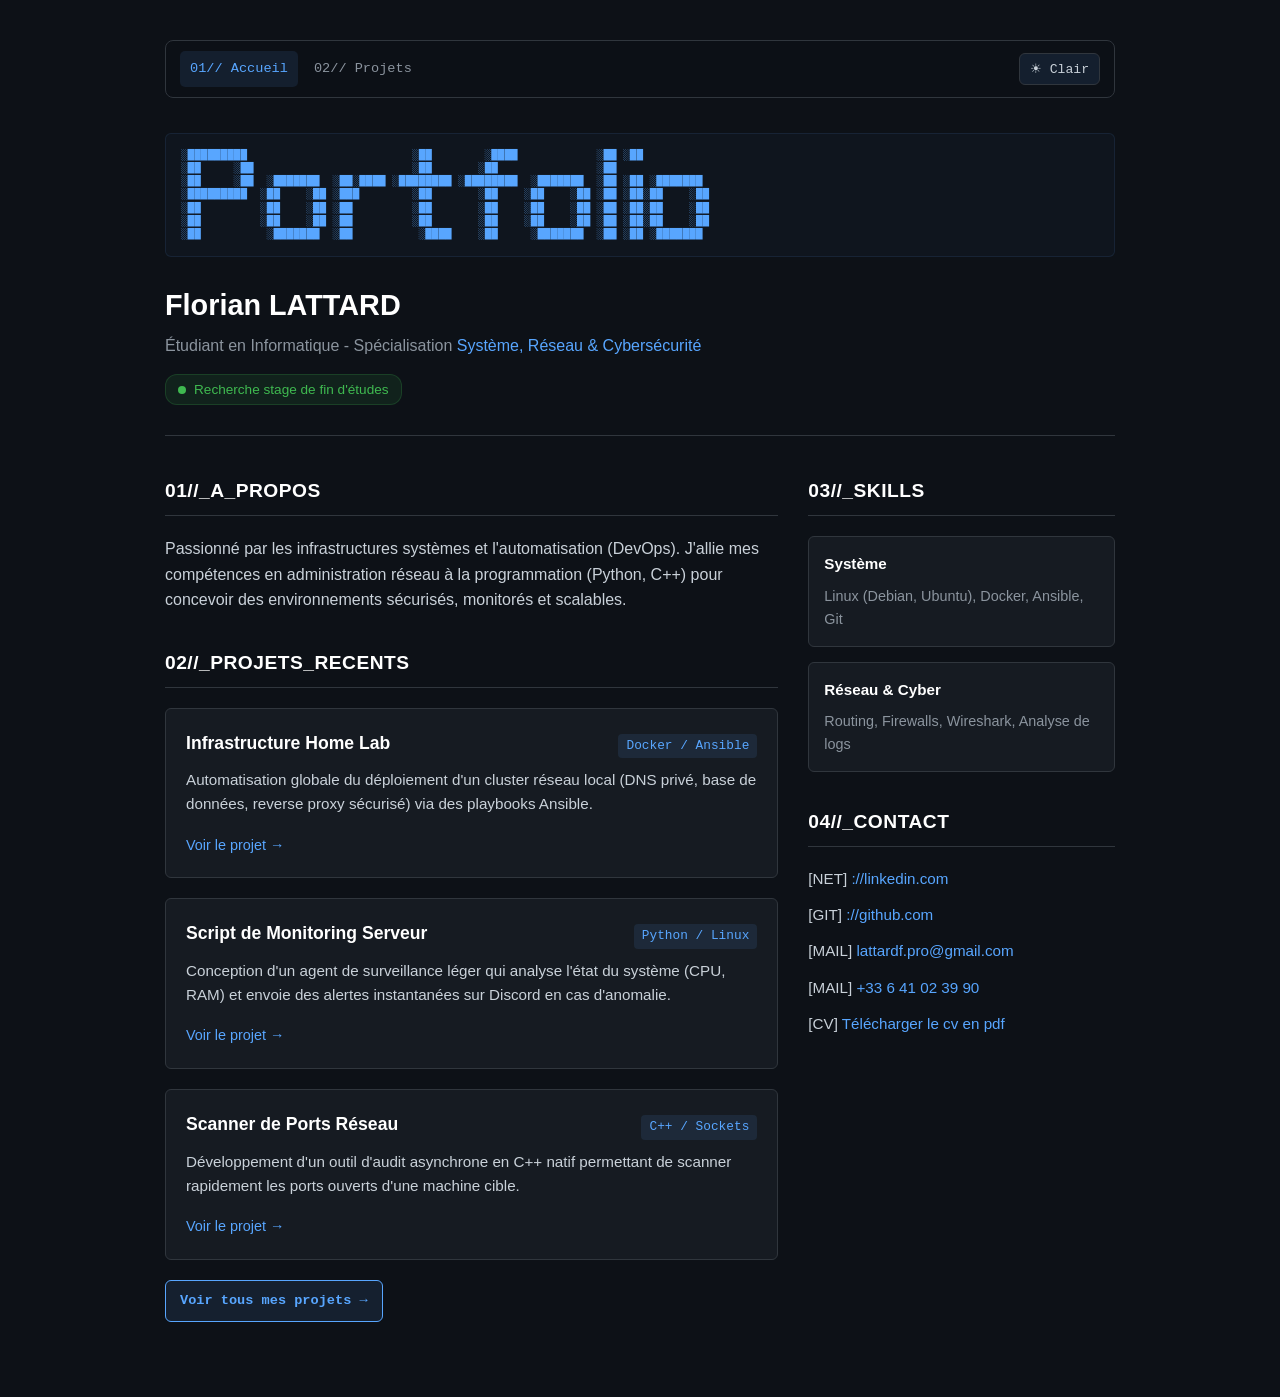
==== index.html @ f638055f "patch clair/sombre + ajout page projets" ====
<!DOCTYPE html>
<html lang="fr">
<head>
    <meta charset="UTF-8">
    <meta name="viewport" content="width=device-width, initial-scale=1.0">
    <title>Portfolio // Florian LATTARD</title>

    <!--
        Applique immédiatement le thème sauvegardé.
        Cela évite le flash du thème sombre avant le passage au thème clair.
    -->
    <script>
    const savedTheme = localStorage.getItem("portfolio-theme");

    if (savedTheme === "light") {
        document.documentElement.classList.add("light-theme");
    }
    </script>

    <style>
        :root {
            --bg-color: #0d1117;       /* Gris foncé doux (style GitHub) */
            --card-bg: #161b22;        /* Fond des cartes légèrement plus clair */
            --border-color: #30363d;   /* Bordures discrètes */
            --text-main: #c9d1d9;      /* Blanc cassé reposant */
            --text-muted: #8b949e;     /* Gris pour les textes secondaires */
            --accent-blue: #58a6ff;     /* Bleu doux pour les liens et titres */
            --accent-green: #3fb950;    /* Vert discret pour les badges */
            --font-sans: -apple-system, BlinkMacSystemFont, "Segoe UI", Helvetica, Arial, sans-serif;
            --font-mono: "SFMono-Regular", Consolas, "Liberation Mono", Menlo, monospace;
            --header-text: #ffffff;
            --nav-bg: rgba(13, 17, 23, 0.88);
            --button-bg: rgba(88, 166, 255, 0.10);
        }

        html.light-theme {
            --bg-color: #f6f8fa;
            --card-bg: #ffffff;
            --border-color: #d0d7de;
            --text-main: #24292f;
            --text-muted: #57606a;
            --accent-blue: #0969da;
            --accent-green: #1a7f37;
            --header-text: #1f2328;
            --nav-bg: rgba(246, 248, 250, 0.92);
            --button-bg: rgba(9, 105, 218, 0.08);
        }

        * {
            box-sizing: border-box;
            margin: 0;
            padding: 0;
        }

        body {
            background-color: var(--bg-color);
            color: var(--text-main);
            font-family: var(--font-sans);
            padding: 40px 20px;
            line-height: 1.6;
            transition: background-color 0.25s ease, color 0.25s ease;
        }

        html {
            scroll-behavior: smooth;
            scroll-padding-top: 90px;
        }

        /* Navigation */
        .navbar {
            position: sticky;
            top: 15px;
            z-index: 1000;
            display: flex;
            align-items: center;
            justify-content: space-between;
            gap: 20px;
            margin-bottom: 35px;
            padding: 10px 14px;
            background: var(--nav-bg);
            border: 1px solid var(--border-color);
            border-radius: 8px;
            backdrop-filter: blur(12px);
        }

        .nav-links {
            display: flex;
            align-items: center;
            gap: 6px;
            flex-wrap: wrap;
        }

        .nav-links a {
            color: var(--text-muted);
            text-decoration: none;
            font-family: var(--font-mono);
            font-size: 0.85rem;
            padding: 7px 10px;
            border-radius: 5px;
            transition: color 0.2s, background 0.2s;
        }

        .nav-links a:hover,
        .nav-links a.active {
            color: var(--accent-blue);
            background: var(--button-bg);
        }

        .theme-toggle {
            border: 1px solid var(--border-color);
            background: var(--button-bg);
            color: var(--text-main);
            border-radius: 6px;
            padding: 7px 10px;
            cursor: pointer;
            font-family: var(--font-mono);
            font-size: 0.82rem;
            white-space: nowrap;
        }

        .theme-toggle:hover {
            border-color: var(--accent-blue);
            color: var(--accent-blue);
        }

        .container {
            max-width: 950px;
            margin: 0 auto;
        }

        /* En-tête */
        header {
            padding-bottom: 30px;
            border-bottom: 1px solid var(--border-color);
            margin-bottom: 40px;
        }

        pre.ascii-art {
            color: var(--accent-blue);
            font-family: var(--font-mono);
            font-size: 11px;
            line-height: 1.2;
            font-weight: bold;
            overflow-x: auto;
            margin-bottom: 25px;
            background: rgba(88, 166, 255, 0.03);
            padding: 15px;
            border-radius: 6px;
            border: 1px solid rgba(88, 166, 255, 0.1);
        }

        h1 {
            font-size: 1.8rem;
            color: var(--header-text);
            margin-bottom: 5px;
        }

        .subtitle {
            color: var(--text-muted);
            font-size: 1rem;
        }

        .subtitle span {
            color: var(--accent-blue);
            font-weight: 500;
        }

        /* Badge Statut */
        .status-badge {
            display: inline-flex;
            align-items: center;
            gap: 8px;
            background-color: rgba(63, 185, 80, 0.1);
            color: var(--accent-green);
            padding: 4px 12px;
            border-radius: 12px;
            font-size: 0.85rem;
            font-weight: 500;
            margin-top: 15px;
            border: 1px solid rgba(63, 185, 80, 0.2);
        }

        .status-dot {
            width: 8px;
            height: 8px;
            background-color: var(--accent-green);
            border-radius: 50%;
        }

        /* Layout en Grille */
        .grid {
            display: grid;
            grid-template-columns: 2fr 1fr;
            gap: 30px;
        }

        @media (max-width: 768px) {
            .grid {
                grid-template-columns: 1fr;
            }
        }

        /* Sections */
        section {
            margin-bottom: 35px;
        }

        h2 {
            font-size: 1.2rem;
            color: var(--header-text);
            margin-bottom: 20px;
            padding-bottom: 8px;
            border-bottom: 1px solid var(--border-color);
            text-transform: uppercase;
            letter-spacing: 0.5px;
        }

        /* Cartes de projets */
        .project-card {
            background-color: var(--card-bg);
            border: 1px solid var(--border-color);
            border-radius: 6px;
            padding: 20px;
            margin-bottom: 20px;
            transition: transform 0.2s, border-color 0.2s;
        }

        .project-card:hover {
            border-color: #444c56;
            transform: translateY(-2px);
        }

        .project-header {
            display: flex;
            justify-content: space-between;
            align-items: baseline;
            margin-bottom: 10px;
            flex-wrap: wrap;
            gap: 10px;
        }

        .project-title {
            color: var(--header-text);
            font-size: 1.1rem;
            font-weight: 600;
        }

        .project-tech {
            font-family: var(--font-mono);
            font-size: 0.8rem;
            color: var(--accent-blue);
            background: rgba(88, 166, 255, 0.1);
            padding: 2px 8px;
            border-radius: 4px;
        }

        .project-desc {
            color: var(--text-main);
            font-size: 0.95rem;
            margin-bottom: 15px;
        }

        /* Liens / Boutons */
        .btn-link {
            display: inline-flex;
            align-items: center;
            color: var(--accent-blue);
            text-decoration: none;
            font-size: 0.9rem;
            font-weight: 500;
        }

        .btn-link:hover {
            text-decoration: underline;
        }

        .projects-actions {
            display: flex;
            justify-content: flex-start;
            margin-top: 5px;
        }

        .btn {
            display: inline-flex;
            align-items: center;
            justify-content: center;
            gap: 8px;
            color: var(--accent-blue);
            background: var(--button-bg);
            border: 1px solid var(--accent-blue);
            border-radius: 6px;
            padding: 9px 14px;
            text-decoration: none;
            font-family: var(--font-mono);
            font-size: 0.85rem;
            font-weight: 600;
            cursor: pointer;
            transition: transform 0.2s, background 0.2s;
        }

        .btn:hover {
            transform: translateY(-1px);
            background: rgba(88, 166, 255, 0.16);
        }

        .all-projects-page {
            display: none;
        }

        .all-projects-page:target {
            display: block;
        }

        body:has(.all-projects-page:target) #home {
            display: none;
        }

        @media (max-width: 768px) {
            .navbar {
                align-items: flex-start;
            }

            .nav-links {
                gap: 2px;
            }

            .nav-links a {
                padding: 6px 7px;
            }

            .theme-toggle {
                font-size: 0.75rem;
            }
        }

        /* Compétences (Stack) */
        .skill-group {
            background-color: var(--card-bg);
            border: 1px solid var(--border-color);
            border-radius: 6px;
            padding: 15px;
            margin-bottom: 15px;
        }

        .skill-label {
            color: var(--header-text);
            font-weight: 600;
            font-size: 0.95rem;
            margin-bottom: 8px;
        }

        .skill-tags {
            color: var(--text-muted);
            font-size: 0.9rem;
        }

        /* Contacts */
        .contact-list {
            list-style: none;
        }

        .contact-list li {
            margin-bottom: 12px;
            font-size: 0.95rem;
        }

        .contact-list a {
            color: var(--accent-blue);
            text-decoration: none;
        }

        .contact-list a:hover {
            text-decoration: underline;
        }
    </style>
</head>
<body>
    
<script>
    const themeToggle = document.getElementById("themeToggle");

    /*
        * Met à jour le texte du bouton
        */
    function updateThemeButton() {

        const isLight =
            document.documentElement.classList.contains("light-theme");

        themeToggle.textContent =
            isLight ? "☾ Sombre" : "☀ Clair";
    }

    /*
        * Initialise le bouton avec le thème actuel
        */
    updateThemeButton();

    /*
        * Change le thème lorsque l'utilisateur clique
        */
    themeToggle.addEventListener("click", () => {

        const isLight =
            document.documentElement.classList.toggle("light-theme");

        /*
            * Sauvegarde le choix de l'utilisateur
            */
        localStorage.setItem(
            "portfolio-theme",
            isLight ? "light" : "dark"
        );

        /*
            * Met à jour le bouton
            */
        updateThemeButton();

    });
</script>

<div class="container">

    <!-- NAVIGATION -->
    <nav class="navbar" aria-label="Navigation principale">

        <div class="nav-links">

            <a href="index.html" class="active">
                01// Accueil
            </a>

            <a href="projets.html">
                02// Projets
            </a>

        </div>

        <button
            class="theme-toggle"
            id="themeToggle"
            type="button"
            aria-label="Changer de thème"
        >
            ☀ Clair
        </button>

    </nav>

    <!-- EN-TÊTE -->
    <header>
        <!-- Votre nom en ASCII Art (Style adouci) -->
        <pre class="ascii-art">
░█████████                         ░██        ░████            ░██ ░██           
░██     ░██                        ░██       ░██               ░██               
░██     ░██  ░███████  ░██░████ ░████████ ░████████  ░███████  ░██ ░██ ░███████  
░█████████  ░██    ░██ ░███        ░██       ░██    ░██    ░██ ░██ ░██░██    ░██ 
░██         ░██    ░██ ░██         ░██       ░██    ░██    ░██ ░██ ░██░██    ░██ 
░██         ░██    ░██ ░██         ░██       ░██    ░██    ░██ ░██ ░██░██    ░██ 
░██          ░███████  ░██          ░████    ░██     ░███████  ░██ ░██ ░███████  </pre>
        <h1>Florian LATTARD</h1>
        <div class="subtitle">Étudiant en Informatique - Spécialisation <span>Système, Réseau & Cybersécurité</span></div>
        <div class="status-badge">
            <span class="status-dot"></span> Recherche stage de fin d'études
        </div>
    </header>

    <!-- GRILLE DE CONTENU -->
    <div class="grid">
        
        <!-- COLONNE GAUCHE : PROJETS -->
        <main>
            <section id="about">
                <h2>01//_A_propos</h2>
                <p style="color: var(--text-main); font-size: 1rem;">
                    Passionné par les infrastructures systèmes et l'automatisation (DevOps). J'allie mes compétences en administration réseau à la programmation (Python, C++) pour concevoir des environnements sécurisés, monitorés et scalables.
                </p>
            </section>

            <section id="projects">
                <h2>02//_Projets_Recents</h2>

                <!-- Projet 1 -->
                <div class="project-card">
                    <div class="project-header">
                        <span class="project-title">Infrastructure Home Lab</span>
                        <span class="project-tech">Docker / Ansible</span>
                    </div>
                    <p class="project-desc">Automatisation globale du déploiement d'un cluster réseau local (DNS privé, base de données, reverse proxy sécurisé) via des playbooks Ansible.</p>
                    <a href="https://github.com" target="_blank" class="btn-link">Voir le projet →</a>
                </div>

                <!-- Projet 2 -->
                <div class="project-card">
                    <div class="project-header">
                        <span class="project-title">Script de Monitoring Serveur</span>
                        <span class="project-tech">Python / Linux</span>
                    </div>
                    <p class="project-desc">Conception d'un agent de surveillance léger qui analyse l'état du système (CPU, RAM) et envoie des alertes instantanées sur Discord en cas d'anomalie.</p>
                    <a href="https://github.com" target="_blank" class="btn-link">Voir le projet →</a>
                </div>

                <!-- Projet 3 -->
                <div class="project-card">
                    <div class="project-header">
                        <span class="project-title">Scanner de Ports Réseau</span>
                        <span class="project-tech">C++ / Sockets</span>
                    </div>
                    <p class="project-desc">Développement d'un outil d'audit asynchrone en C++ natif permettant de scanner rapidement les ports ouverts d'une machine cible.</p>
                    <a href="https://github.com" target="_blank" class="btn-link">Voir le projet →</a>
                </div>

                <div class="projects-actions">
                    <a href="projets.html" class="btn">Voir tous mes projets →</a>
                </div>
            </section>
        </main>

        <!-- COLONNE DROITE : COMPÉTENCES & CONTACT -->
        <aside>
            <section id="skills">
                <h2>03//_SKILLS</h2>
                
                <div class="skill-group">
                    <div class="skill-label">Système</div>
                    <div class="skill-tags">Linux (Debian, Ubuntu), Docker, Ansible, Git</div>
                </div>

                <div class="skill-group">
                    <div class="skill-label">Réseau & Cyber</div>
                    <div class="skill-tags">Routing, Firewalls, Wireshark, Analyse de logs</div>
                </div>
            </section>
            
            <section id="contact">
                <h2>04//_CONTACT</h2>
                
                <div class="contact-list">
                    <li>[NET] <a href="https://www.linkedin.com/in/florian-lattard-71862929b/" target="_blank">://linkedin.com</a></li>
                    <li>[GIT] <a href="https://github.com/flattard/" target="_blank">://github.com</a></li>
                    <li>[MAIL] <a href="lattardf.pro@gmail.com">lattardf.pro@gmail.com</a></li>
                    <li>[MAIL] <a href="+33 6 41 02 39 90">+33 6 41 02 39 90</a></li>
                    <li>[CV] <a href="./assets/LATTARD_Florian_CV.pdf" target="_blank">Télécharger le cv en pdf</a></li>
                </div>
            </section>
        </aside>

    </div>
</div>
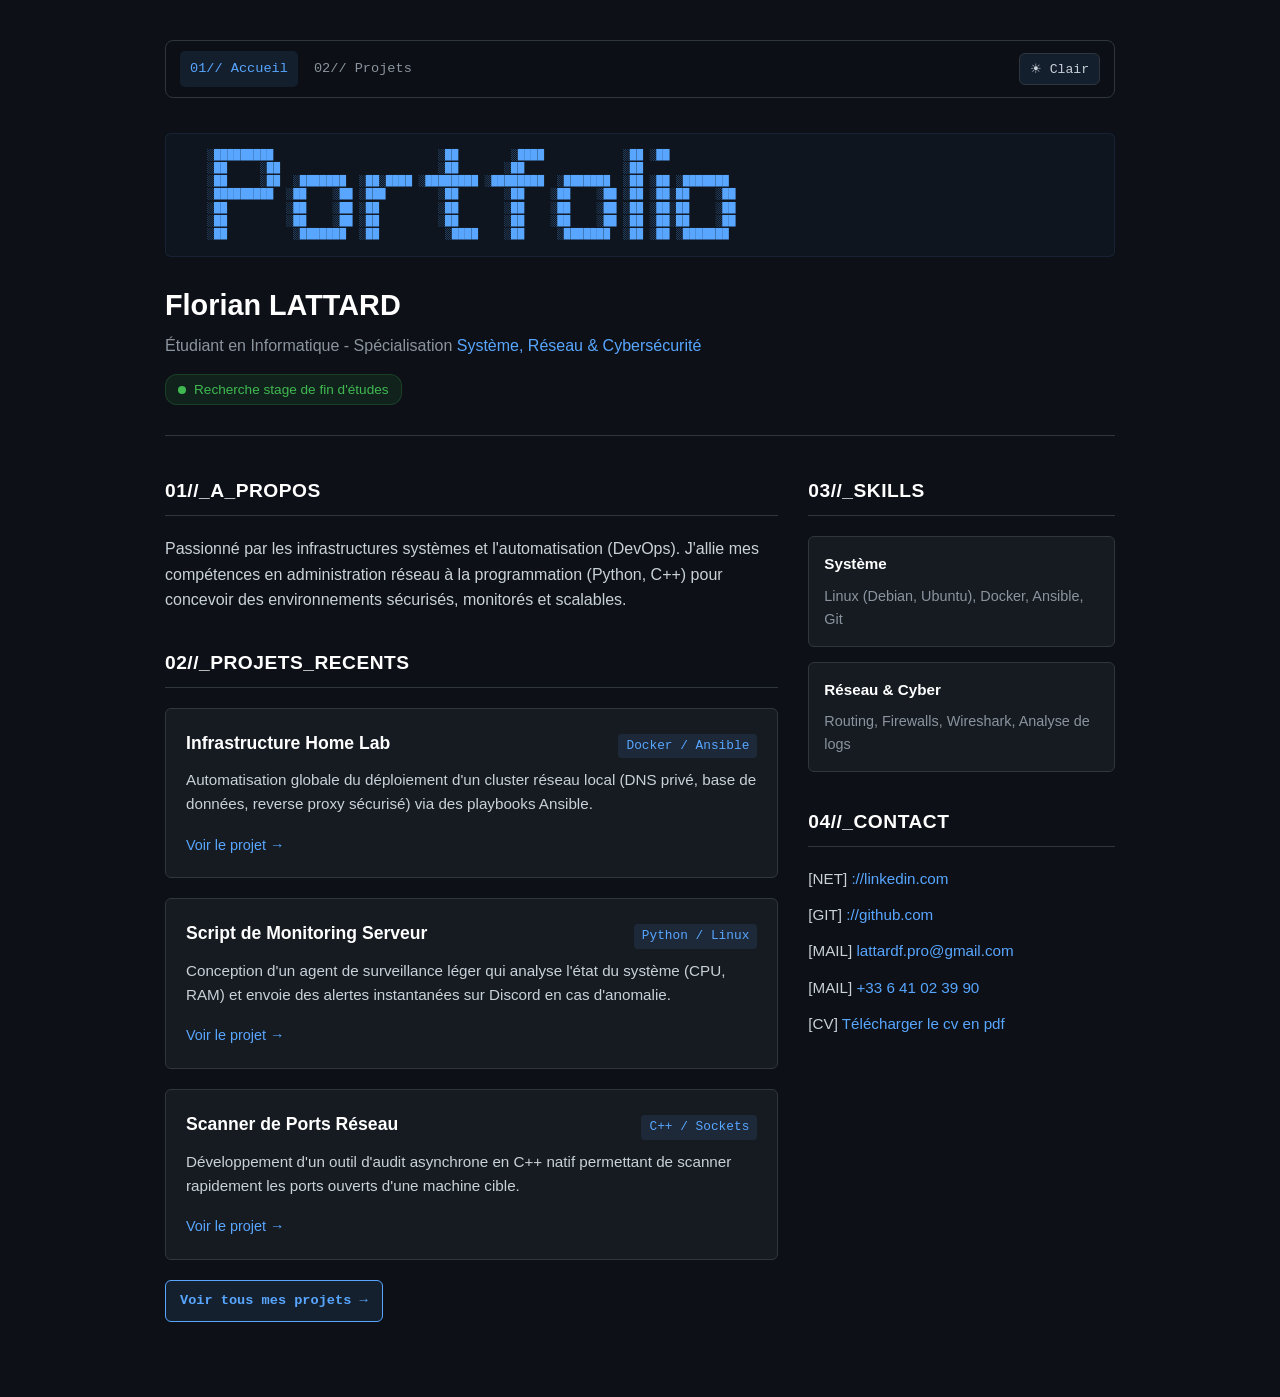
==== commit 30b74512: "fix du code + patch clair/sombre" ====
--- a/index.html
+++ b/index.html
@@ -375,177 +375,182 @@
         }
     </style>
 </head>
+
+
 <body>
-    
-<script>
-    const themeToggle = document.getElementById("themeToggle");
-
-    /*
-        * Met à jour le texte du bouton
-        */
-    function updateThemeButton() {
-
-        const isLight =
-            document.documentElement.classList.contains("light-theme");
-
-        themeToggle.textContent =
-            isLight ? "☾ Sombre" : "☀ Clair";
-    }
-
-    /*
-        * Initialise le bouton avec le thème actuel
-        */
-    updateThemeButton();
-
-    /*
-        * Change le thème lorsque l'utilisateur clique
-        */
-    themeToggle.addEventListener("click", () => {
-
-        const isLight =
-            document.documentElement.classList.toggle("light-theme");
+    <div class="container">
+
+        <!-- NAVIGATION -->
+        <nav class="navbar" aria-label="Navigation principale">
+
+            <div class="nav-links">
+
+                <a href="index.html" class="active">
+                    01// Accueil
+                </a>
+
+                <a href="projets.html">
+                    02// Projets
+                </a>
+
+            </div>
+
+            <button
+                class="theme-toggle"
+                id="themeToggle"
+                type="button"
+                aria-label="Changer de thème"
+            >
+                ☀ Clair
+            </button>
+
+        </nav>
+
+        <!-- EN-TÊTE -->
+        <header>
+            <!-- Votre nom en ASCII Art (Style adouci) -->
+            <pre class="ascii-art">
+    ░█████████                         ░██        ░████            ░██ ░██           
+    ░██     ░██                        ░██       ░██               ░██               
+    ░██     ░██  ░███████  ░██░████ ░████████ ░████████  ░███████  ░██ ░██ ░███████  
+    ░█████████  ░██    ░██ ░███        ░██       ░██    ░██    ░██ ░██ ░██░██    ░██ 
+    ░██         ░██    ░██ ░██         ░██       ░██    ░██    ░██ ░██ ░██░██    ░██ 
+    ░██         ░██    ░██ ░██         ░██       ░██    ░██    ░██ ░██ ░██░██    ░██ 
+    ░██          ░███████  ░██          ░████    ░██     ░███████  ░██ ░██ ░███████  </pre>
+            <h1>Florian LATTARD</h1>
+            <div class="subtitle">Étudiant en Informatique - Spécialisation <span>Système, Réseau & Cybersécurité</span></div>
+            <div class="status-badge">
+                <span class="status-dot"></span> Recherche stage de fin d'études
+            </div>
+        </header>
+
+        <!-- GRILLE DE CONTENU -->
+        <div class="grid">
+            
+            <!-- COLONNE GAUCHE : PROJETS -->
+            <main>
+                <section id="about">
+                    <h2>01//_A_propos</h2>
+                    <p style="color: var(--text-main); font-size: 1rem;">
+                        Passionné par les infrastructures systèmes et l'automatisation (DevOps). J'allie mes compétences en administration réseau à la programmation (Python, C++) pour concevoir des environnements sécurisés, monitorés et scalables.
+                    </p>
+                </section>
+
+                <section id="projects">
+                    <h2>02//_Projets_Recents</h2>
+
+                    <!-- Projet 1 -->
+                    <div class="project-card">
+                        <div class="project-header">
+                            <span class="project-title">Infrastructure Home Lab</span>
+                            <span class="project-tech">Docker / Ansible</span>
+                        </div>
+                        <p class="project-desc">Automatisation globale du déploiement d'un cluster réseau local (DNS privé, base de données, reverse proxy sécurisé) via des playbooks Ansible.</p>
+                        <a href="https://github.com" target="_blank" class="btn-link">Voir le projet →</a>
+                    </div>
+
+                    <!-- Projet 2 -->
+                    <div class="project-card">
+                        <div class="project-header">
+                            <span class="project-title">Script de Monitoring Serveur</span>
+                            <span class="project-tech">Python / Linux</span>
+                        </div>
+                        <p class="project-desc">Conception d'un agent de surveillance léger qui analyse l'état du système (CPU, RAM) et envoie des alertes instantanées sur Discord en cas d'anomalie.</p>
+                        <a href="https://github.com" target="_blank" class="btn-link">Voir le projet →</a>
+                    </div>
+
+                    <!-- Projet 3 -->
+                    <div class="project-card">
+                        <div class="project-header">
+                            <span class="project-title">Scanner de Ports Réseau</span>
+                            <span class="project-tech">C++ / Sockets</span>
+                        </div>
+                        <p class="project-desc">Développement d'un outil d'audit asynchrone en C++ natif permettant de scanner rapidement les ports ouverts d'une machine cible.</p>
+                        <a href="https://github.com" target="_blank" class="btn-link">Voir le projet →</a>
+                    </div>
+
+                    <div class="projects-actions">
+                        <a href="projets.html" class="btn">Voir tous mes projets →</a>
+                    </div>
+                </section>
+            </main>
+
+            <!-- COLONNE DROITE : COMPÉTENCES & CONTACT -->
+            <aside>
+                <section id="skills">
+                    <h2>03//_SKILLS</h2>
+                    
+                    <div class="skill-group">
+                        <div class="skill-label">Système</div>
+                        <div class="skill-tags">Linux (Debian, Ubuntu), Docker, Ansible, Git</div>
+                    </div>
+
+                    <div class="skill-group">
+                        <div class="skill-label">Réseau & Cyber</div>
+                        <div class="skill-tags">Routing, Firewalls, Wireshark, Analyse de logs</div>
+                    </div>
+                </section>
+                
+                <section id="contact">
+                    <h2>04//_CONTACT</h2>
+                    
+                    <div class="contact-list">
+                        <li>[NET] <a href="https://www.linkedin.com/in/florian-lattard-71862929b/" target="_blank">://linkedin.com</a></li>
+                        <li>[GIT] <a href="https://github.com/flattard/" target="_blank">://github.com</a></li>
+                        <li>[MAIL] <a href="lattardf.pro@gmail.com">lattardf.pro@gmail.com</a></li>
+                        <li>[MAIL] <a href="+33 6 41 02 39 90">+33 6 41 02 39 90</a></li>
+                        <li>[CV] <a href="./assets/LATTARD_Florian_CV.pdf" target="_blank">Télécharger le cv en pdf</a></li>
+                    </div>
+                </section>
+            </aside>
+
+        </div>
+    </div>
+    <!-- ================================
+         GESTION DU THEME
+    ================================= -->
+
+    <script>
+        const themeToggle = document.getElementById("themeToggle");
 
         /*
-            * Sauvegarde le choix de l'utilisateur
-            */
-        localStorage.setItem(
-            "portfolio-theme",
-            isLight ? "light" : "dark"
-        );
+         * Met à jour le texte du bouton
+         */
+        function updateThemeButton() {
+
+            const isLight =
+                document.documentElement.classList.contains("light-theme");
+
+            themeToggle.textContent =
+                isLight ? "☾ Sombre" : "☀ Clair";
+        }
 
         /*
-            * Met à jour le bouton
-            */
+         * Initialise le bouton avec le thème actuel
+         */
         updateThemeButton();
 
-    });
-</script>
-
-<div class="container">
-
-    <!-- NAVIGATION -->
-    <nav class="navbar" aria-label="Navigation principale">
-
-        <div class="nav-links">
-
-            <a href="index.html" class="active">
-                01// Accueil
-            </a>
-
-            <a href="projets.html">
-                02// Projets
-            </a>
-
-        </div>
-
-        <button
-            class="theme-toggle"
-            id="themeToggle"
-            type="button"
-            aria-label="Changer de thème"
-        >
-            ☀ Clair
-        </button>
-
-    </nav>
-
-    <!-- EN-TÊTE -->
-    <header>
-        <!-- Votre nom en ASCII Art (Style adouci) -->
-        <pre class="ascii-art">
-░█████████                         ░██        ░████            ░██ ░██           
-░██     ░██                        ░██       ░██               ░██               
-░██     ░██  ░███████  ░██░████ ░████████ ░████████  ░███████  ░██ ░██ ░███████  
-░█████████  ░██    ░██ ░███        ░██       ░██    ░██    ░██ ░██ ░██░██    ░██ 
-░██         ░██    ░██ ░██         ░██       ░██    ░██    ░██ ░██ ░██░██    ░██ 
-░██         ░██    ░██ ░██         ░██       ░██    ░██    ░██ ░██ ░██░██    ░██ 
-░██          ░███████  ░██          ░████    ░██     ░███████  ░██ ░██ ░███████  </pre>
-        <h1>Florian LATTARD</h1>
-        <div class="subtitle">Étudiant en Informatique - Spécialisation <span>Système, Réseau & Cybersécurité</span></div>
-        <div class="status-badge">
-            <span class="status-dot"></span> Recherche stage de fin d'études
-        </div>
-    </header>
-
-    <!-- GRILLE DE CONTENU -->
-    <div class="grid">
-        
-        <!-- COLONNE GAUCHE : PROJETS -->
-        <main>
-            <section id="about">
-                <h2>01//_A_propos</h2>
-                <p style="color: var(--text-main); font-size: 1rem;">
-                    Passionné par les infrastructures systèmes et l'automatisation (DevOps). J'allie mes compétences en administration réseau à la programmation (Python, C++) pour concevoir des environnements sécurisés, monitorés et scalables.
-                </p>
-            </section>
-
-            <section id="projects">
-                <h2>02//_Projets_Recents</h2>
-
-                <!-- Projet 1 -->
-                <div class="project-card">
-                    <div class="project-header">
-                        <span class="project-title">Infrastructure Home Lab</span>
-                        <span class="project-tech">Docker / Ansible</span>
-                    </div>
-                    <p class="project-desc">Automatisation globale du déploiement d'un cluster réseau local (DNS privé, base de données, reverse proxy sécurisé) via des playbooks Ansible.</p>
-                    <a href="https://github.com" target="_blank" class="btn-link">Voir le projet →</a>
-                </div>
-
-                <!-- Projet 2 -->
-                <div class="project-card">
-                    <div class="project-header">
-                        <span class="project-title">Script de Monitoring Serveur</span>
-                        <span class="project-tech">Python / Linux</span>
-                    </div>
-                    <p class="project-desc">Conception d'un agent de surveillance léger qui analyse l'état du système (CPU, RAM) et envoie des alertes instantanées sur Discord en cas d'anomalie.</p>
-                    <a href="https://github.com" target="_blank" class="btn-link">Voir le projet →</a>
-                </div>
-
-                <!-- Projet 3 -->
-                <div class="project-card">
-                    <div class="project-header">
-                        <span class="project-title">Scanner de Ports Réseau</span>
-                        <span class="project-tech">C++ / Sockets</span>
-                    </div>
-                    <p class="project-desc">Développement d'un outil d'audit asynchrone en C++ natif permettant de scanner rapidement les ports ouverts d'une machine cible.</p>
-                    <a href="https://github.com" target="_blank" class="btn-link">Voir le projet →</a>
-                </div>
-
-                <div class="projects-actions">
-                    <a href="projets.html" class="btn">Voir tous mes projets →</a>
-                </div>
-            </section>
-        </main>
-
-        <!-- COLONNE DROITE : COMPÉTENCES & CONTACT -->
-        <aside>
-            <section id="skills">
-                <h2>03//_SKILLS</h2>
-                
-                <div class="skill-group">
-                    <div class="skill-label">Système</div>
-                    <div class="skill-tags">Linux (Debian, Ubuntu), Docker, Ansible, Git</div>
-                </div>
-
-                <div class="skill-group">
-                    <div class="skill-label">Réseau & Cyber</div>
-                    <div class="skill-tags">Routing, Firewalls, Wireshark, Analyse de logs</div>
-                </div>
-            </section>
-            
-            <section id="contact">
-                <h2>04//_CONTACT</h2>
-                
-                <div class="contact-list">
-                    <li>[NET] <a href="https://www.linkedin.com/in/florian-lattard-71862929b/" target="_blank">://linkedin.com</a></li>
-                    <li>[GIT] <a href="https://github.com/flattard/" target="_blank">://github.com</a></li>
-                    <li>[MAIL] <a href="lattardf.pro@gmail.com">lattardf.pro@gmail.com</a></li>
-                    <li>[MAIL] <a href="+33 6 41 02 39 90">+33 6 41 02 39 90</a></li>
-                    <li>[CV] <a href="./assets/LATTARD_Florian_CV.pdf" target="_blank">Télécharger le cv en pdf</a></li>
-                </div>
-            </section>
-        </aside>
-
-    </div>
-</div>
+        /*
+         * Change le thème lorsque l'utilisateur clique
+         */
+        themeToggle.addEventListener("click", () => {
+
+            const isLight =
+                document.documentElement.classList.toggle("light-theme");
+
+            /*
+             * Sauvegarde le choix de l'utilisateur
+             */
+            localStorage.setItem(
+                "portfolio-theme",
+                isLight ? "light" : "dark"
+            );
+
+            /*
+             * Met à jour le bouton
+             */
+            updateThemeButton();
+
+        });
+    </script>
+</body>
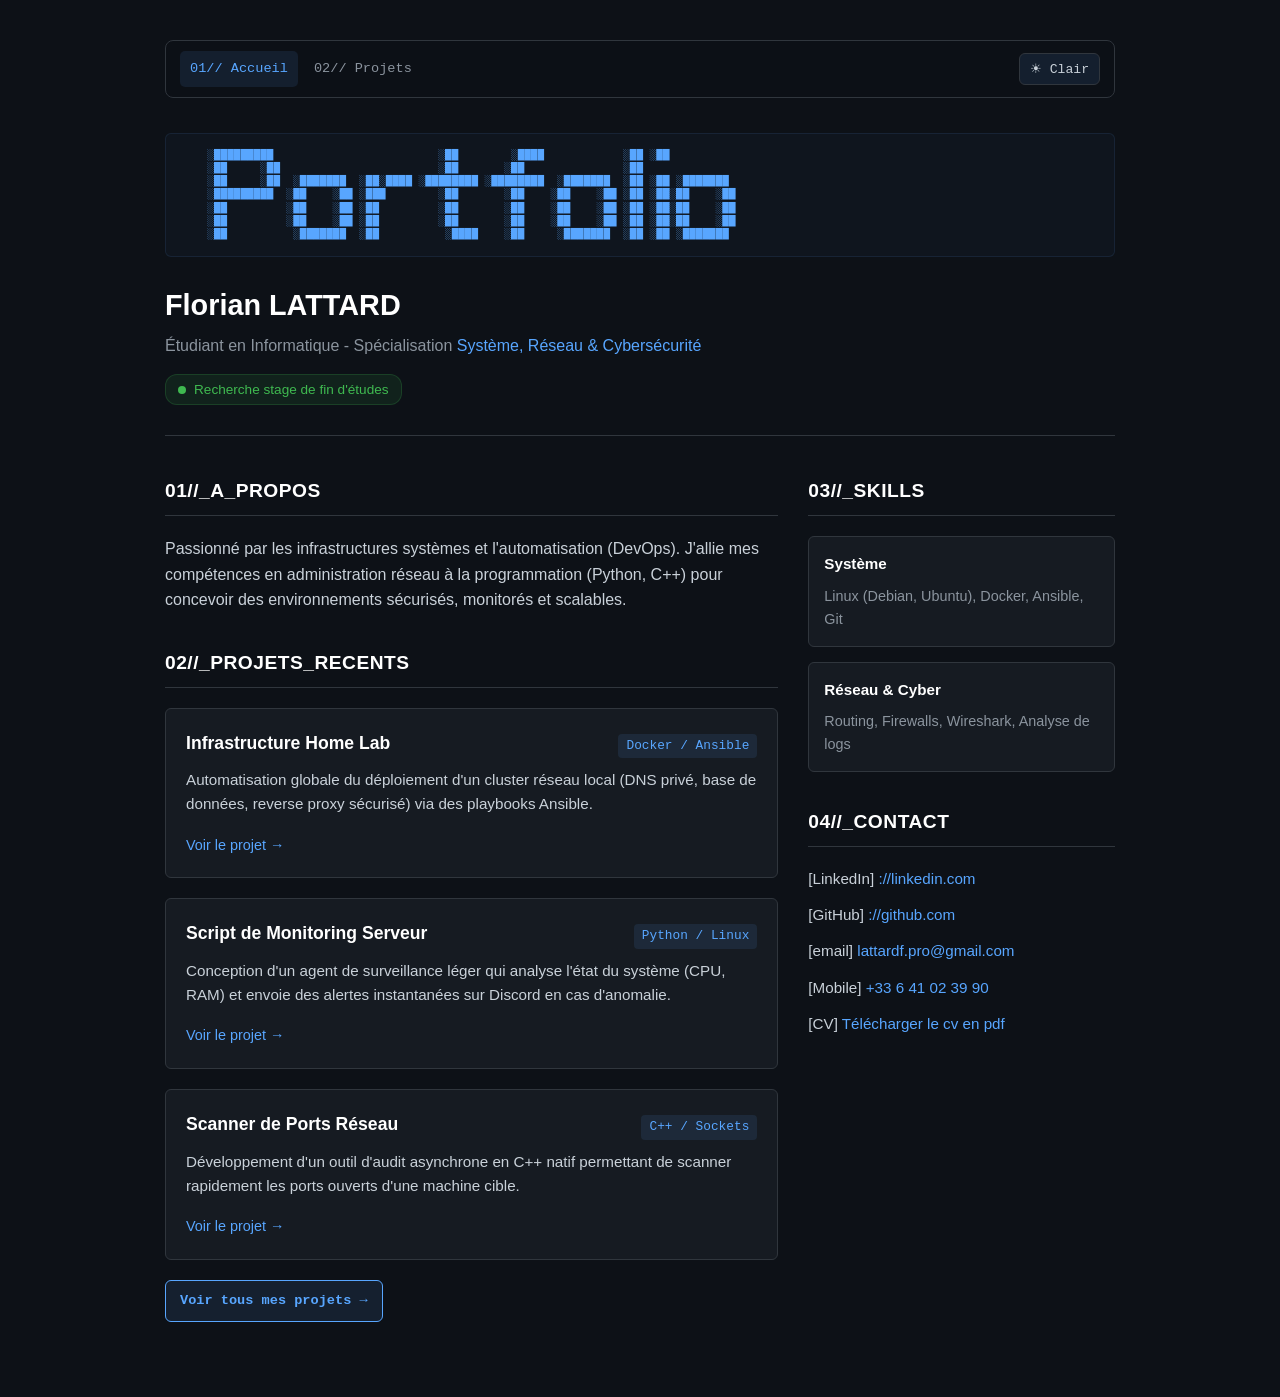
==== commit d286d0a9: "fix nom contact" ====
--- a/index.html
+++ b/index.html
@@ -495,10 +495,10 @@
                     <h2>04//_CONTACT</h2>
                     
                     <div class="contact-list">
-                        <li>[NET] <a href="https://www.linkedin.com/in/florian-lattard-71862929b/" target="_blank">://linkedin.com</a></li>
-                        <li>[GIT] <a href="https://github.com/flattard/" target="_blank">://github.com</a></li>
-                        <li>[MAIL] <a href="lattardf.pro@gmail.com">lattardf.pro@gmail.com</a></li>
-                        <li>[MAIL] <a href="+33 6 41 02 39 90">+33 6 41 02 39 90</a></li>
+                        <li>[LinkedIn] <a href="https://www.linkedin.com/in/florian-lattard-71862929b/" target="_blank">://linkedin.com</a></li>
+                        <li>[GitHub] <a href="https://github.com/flattard/" target="_blank">://github.com</a></li>
+                        <li>[email] <a href="lattardf.pro@gmail.com">lattardf.pro@gmail.com</a></li>
+                        <li>[Mobile] <a href="+33 6 41 02 39 90">+33 6 41 02 39 90</a></li>
                         <li>[CV] <a href="./assets/LATTARD_Florian_CV.pdf" target="_blank">Télécharger le cv en pdf</a></li>
                     </div>
                 </section>
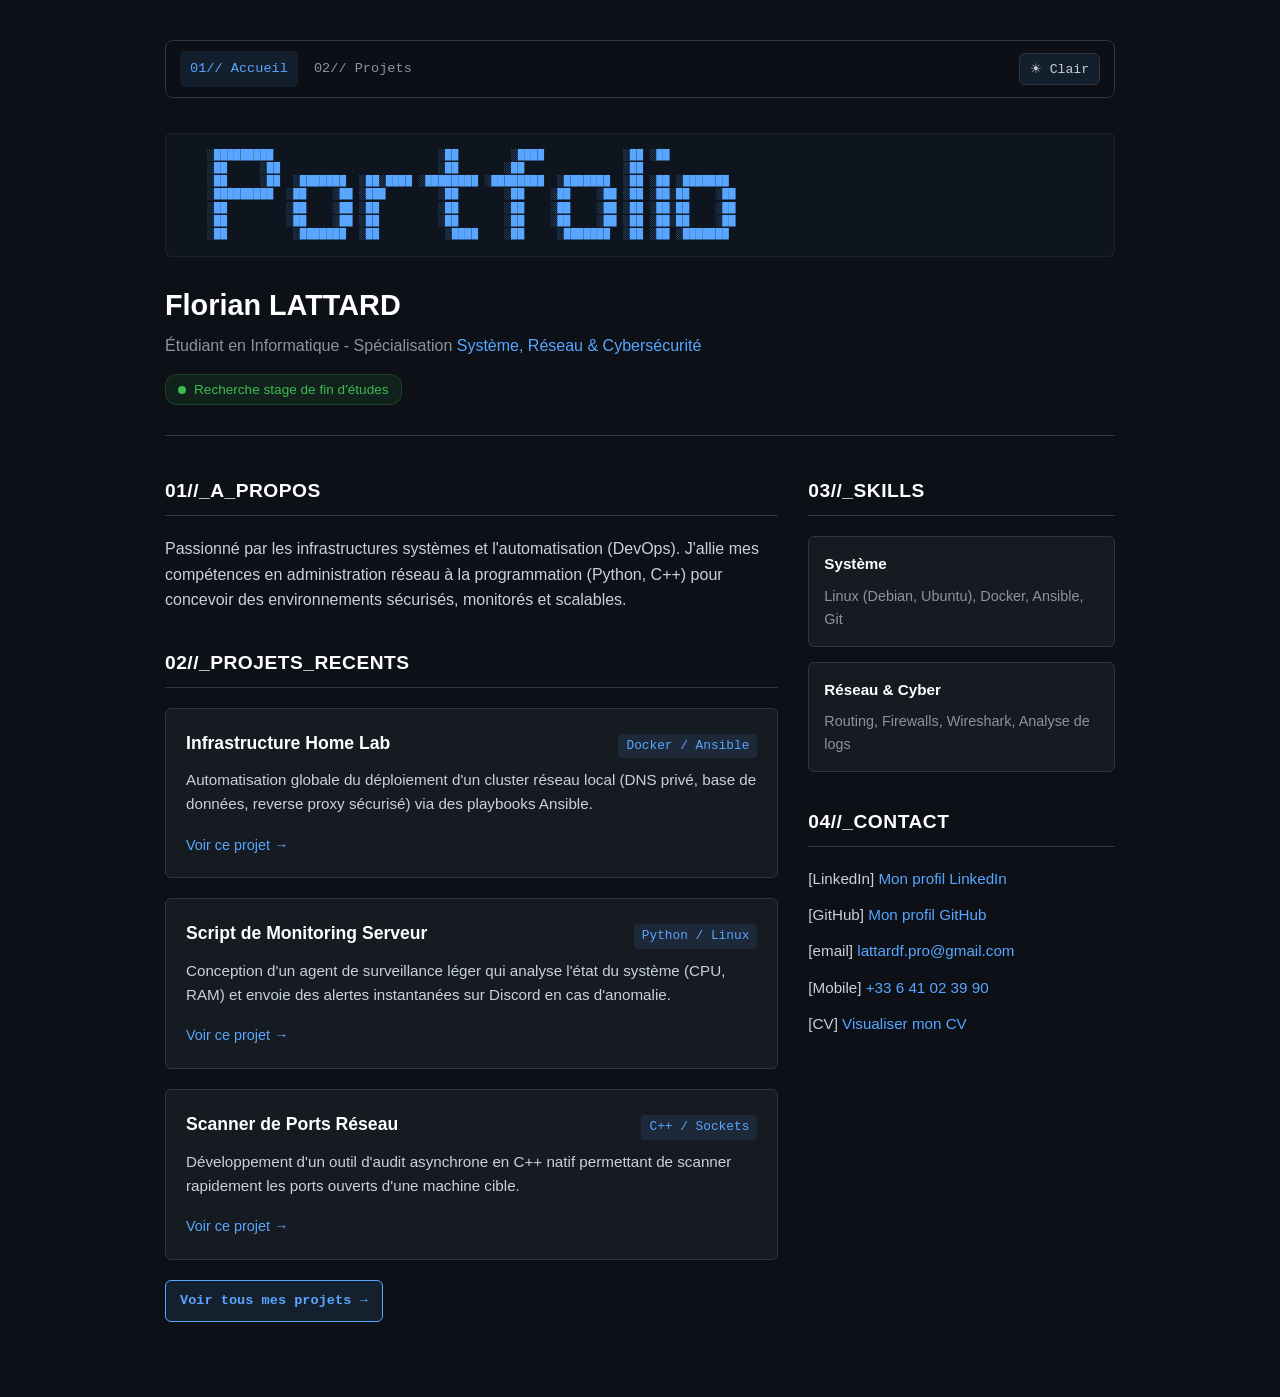
==== commit 91ae0b10: "transfert du code de l'ancien index.html vers accueil.html + creation d'un index.html qui fait page " ====
--- a/index.html
+++ b/index.html
@@ -1,556 +1,23 @@
-
 <!DOCTYPE html>
 <html lang="fr">
 <head>
     <meta charset="UTF-8">
     <meta name="viewport" content="width=device-width, initial-scale=1.0">
-    <title>Portfolio // Florian LATTARD</title>
+    <meta http-equiv="refresh" content="3;url=accueil.html">
+    <title>Florian LATTARD | Portfolio</title>
+    <link rel="stylesheet" href="style.css">
+</head>
+<body class="splash-body">
 
-    <!--
-        Applique immédiatement le thème sauvegardé.
-        Cela évite le flash du thème sombre avant le passage au thème clair.
-    -->
-    <script>
-    const savedTheme = localStorage.getItem("portfolio-theme");
-
-    if (savedTheme === "light") {
-        document.documentElement.classList.add("light-theme");
-    }
-    </script>
-
-    <style>
-        :root {
-            --bg-color: #0d1117;       /* Gris foncé doux (style GitHub) */
-            --card-bg: #161b22;        /* Fond des cartes légèrement plus clair */
-            --border-color: #30363d;   /* Bordures discrètes */
-            --text-main: #c9d1d9;      /* Blanc cassé reposant */
-            --text-muted: #8b949e;     /* Gris pour les textes secondaires */
-            --accent-blue: #58a6ff;     /* Bleu doux pour les liens et titres */
-            --accent-green: #3fb950;    /* Vert discret pour les badges */
-            --font-sans: -apple-system, BlinkMacSystemFont, "Segoe UI", Helvetica, Arial, sans-serif;
-            --font-mono: "SFMono-Regular", Consolas, "Liberation Mono", Menlo, monospace;
-            --header-text: #ffffff;
-            --nav-bg: rgba(13, 17, 23, 0.88);
-            --button-bg: rgba(88, 166, 255, 0.10);
-        }
-
-        html.light-theme {
-            --bg-color: #f6f8fa;
-            --card-bg: #ffffff;
-            --border-color: #d0d7de;
-            --text-main: #24292f;
-            --text-muted: #57606a;
-            --accent-blue: #0969da;
-            --accent-green: #1a7f37;
-            --header-text: #1f2328;
-            --nav-bg: rgba(246, 248, 250, 0.92);
-            --button-bg: rgba(9, 105, 218, 0.08);
-        }
-
-        * {
-            box-sizing: border-box;
-            margin: 0;
-            padding: 0;
-        }
-
-        body {
-            background-color: var(--bg-color);
-            color: var(--text-main);
-            font-family: var(--font-sans);
-            padding: 40px 20px;
-            line-height: 1.6;
-            transition: background-color 0.25s ease, color 0.25s ease;
-        }
-
-        html {
-            scroll-behavior: smooth;
-            scroll-padding-top: 90px;
-        }
-
-        /* Navigation */
-        .navbar {
-            position: sticky;
-            top: 15px;
-            z-index: 1000;
-            display: flex;
-            align-items: center;
-            justify-content: space-between;
-            gap: 20px;
-            margin-bottom: 35px;
-            padding: 10px 14px;
-            background: var(--nav-bg);
-            border: 1px solid var(--border-color);
-            border-radius: 8px;
-            backdrop-filter: blur(12px);
-        }
-
-        .nav-links {
-            display: flex;
-            align-items: center;
-            gap: 6px;
-            flex-wrap: wrap;
-        }
-
-        .nav-links a {
-            color: var(--text-muted);
-            text-decoration: none;
-            font-family: var(--font-mono);
-            font-size: 0.85rem;
-            padding: 7px 10px;
-            border-radius: 5px;
-            transition: color 0.2s, background 0.2s;
-        }
-
-        .nav-links a:hover,
-        .nav-links a.active {
-            color: var(--accent-blue);
-            background: var(--button-bg);
-        }
-
-        .theme-toggle {
-            border: 1px solid var(--border-color);
-            background: var(--button-bg);
-            color: var(--text-main);
-            border-radius: 6px;
-            padding: 7px 10px;
-            cursor: pointer;
-            font-family: var(--font-mono);
-            font-size: 0.82rem;
-            white-space: nowrap;
-        }
-
-        .theme-toggle:hover {
-            border-color: var(--accent-blue);
-            color: var(--accent-blue);
-        }
-
-        .container {
-            max-width: 950px;
-            margin: 0 auto;
-        }
-
-        /* En-tête */
-        header {
-            padding-bottom: 30px;
-            border-bottom: 1px solid var(--border-color);
-            margin-bottom: 40px;
-        }
-
-        pre.ascii-art {
-            color: var(--accent-blue);
-            font-family: var(--font-mono);
-            font-size: 11px;
-            line-height: 1.2;
-            font-weight: bold;
-            overflow-x: auto;
-            margin-bottom: 25px;
-            background: rgba(88, 166, 255, 0.03);
-            padding: 15px;
-            border-radius: 6px;
-            border: 1px solid rgba(88, 166, 255, 0.1);
-        }
-
-        h1 {
-            font-size: 1.8rem;
-            color: var(--header-text);
-            margin-bottom: 5px;
-        }
-
-        .subtitle {
-            color: var(--text-muted);
-            font-size: 1rem;
-        }
-
-        .subtitle span {
-            color: var(--accent-blue);
-            font-weight: 500;
-        }
-
-        /* Badge Statut */
-        .status-badge {
-            display: inline-flex;
-            align-items: center;
-            gap: 8px;
-            background-color: rgba(63, 185, 80, 0.1);
-            color: var(--accent-green);
-            padding: 4px 12px;
-            border-radius: 12px;
-            font-size: 0.85rem;
-            font-weight: 500;
-            margin-top: 15px;
-            border: 1px solid rgba(63, 185, 80, 0.2);
-        }
-
-        .status-dot {
-            width: 8px;
-            height: 8px;
-            background-color: var(--accent-green);
-            border-radius: 50%;
-        }
-
-        /* Layout en Grille */
-        .grid {
-            display: grid;
-            grid-template-columns: 2fr 1fr;
-            gap: 30px;
-        }
-
-        @media (max-width: 768px) {
-            .grid {
-                grid-template-columns: 1fr;
-            }
-        }
-
-        /* Sections */
-        section {
-            margin-bottom: 35px;
-        }
-
-        h2 {
-            font-size: 1.2rem;
-            color: var(--header-text);
-            margin-bottom: 20px;
-            padding-bottom: 8px;
-            border-bottom: 1px solid var(--border-color);
-            text-transform: uppercase;
-            letter-spacing: 0.5px;
-        }
-
-        /* Cartes de projets */
-        .project-card {
-            background-color: var(--card-bg);
-            border: 1px solid var(--border-color);
-            border-radius: 6px;
-            padding: 20px;
-            margin-bottom: 20px;
-            transition: transform 0.2s, border-color 0.2s;
-        }
-
-        .project-card:hover {
-            border-color: #444c56;
-            transform: translateY(-2px);
-        }
-
-        .project-header {
-            display: flex;
-            justify-content: space-between;
-            align-items: baseline;
-            margin-bottom: 10px;
-            flex-wrap: wrap;
-            gap: 10px;
-        }
-
-        .project-title {
-            color: var(--header-text);
-            font-size: 1.1rem;
-            font-weight: 600;
-        }
-
-        .project-tech {
-            font-family: var(--font-mono);
-            font-size: 0.8rem;
-            color: var(--accent-blue);
-            background: rgba(88, 166, 255, 0.1);
-            padding: 2px 8px;
-            border-radius: 4px;
-        }
-
-        .project-desc {
-            color: var(--text-main);
-            font-size: 0.95rem;
-            margin-bottom: 15px;
-        }
-
-        /* Liens / Boutons */
-        .btn-link {
-            display: inline-flex;
-            align-items: center;
-            color: var(--accent-blue);
-            text-decoration: none;
-            font-size: 0.9rem;
-            font-weight: 500;
-        }
-
-        .btn-link:hover {
-            text-decoration: underline;
-        }
-
-        .projects-actions {
-            display: flex;
-            justify-content: flex-start;
-            margin-top: 5px;
-        }
-
-        .btn {
-            display: inline-flex;
-            align-items: center;
-            justify-content: center;
-            gap: 8px;
-            color: var(--accent-blue);
-            background: var(--button-bg);
-            border: 1px solid var(--accent-blue);
-            border-radius: 6px;
-            padding: 9px 14px;
-            text-decoration: none;
-            font-family: var(--font-mono);
-            font-size: 0.85rem;
-            font-weight: 600;
-            cursor: pointer;
-            transition: transform 0.2s, background 0.2s;
-        }
-
-        .btn:hover {
-            transform: translateY(-1px);
-            background: rgba(88, 166, 255, 0.16);
-        }
-
-        .all-projects-page {
-            display: none;
-        }
-
-        .all-projects-page:target {
-            display: block;
-        }
-
-        body:has(.all-projects-page:target) #home {
-            display: none;
-        }
-
-        @media (max-width: 768px) {
-            .navbar {
-                align-items: flex-start;
-            }
-
-            .nav-links {
-                gap: 2px;
-            }
-
-            .nav-links a {
-                padding: 6px 7px;
-            }
-
-            .theme-toggle {
-                font-size: 0.75rem;
-            }
-        }
-
-        /* Compétences (Stack) */
-        .skill-group {
-            background-color: var(--card-bg);
-            border: 1px solid var(--border-color);
-            border-radius: 6px;
-            padding: 15px;
-            margin-bottom: 15px;
-        }
-
-        .skill-label {
-            color: var(--header-text);
-            font-weight: 600;
-            font-size: 0.95rem;
-            margin-bottom: 8px;
-        }
-
-        .skill-tags {
-            color: var(--text-muted);
-            font-size: 0.9rem;
-        }
-
-        /* Contacts */
-        .contact-list {
-            list-style: none;
-        }
-
-        .contact-list li {
-            margin-bottom: 12px;
-            font-size: 0.95rem;
-        }
-
-        .contact-list a {
-            color: var(--accent-blue);
-            text-decoration: none;
-        }
-
-        .contact-list a:hover {
-            text-decoration: underline;
-        }
-    </style>
-</head>
-
-
-<body>
-    <div class="container">
-
-        <!-- NAVIGATION -->
-        <nav class="navbar" aria-label="Navigation principale">
-
-            <div class="nav-links">
-
-                <a href="index.html" class="active">
-                    01// Accueil
-                </a>
-
-                <a href="projets.html">
-                    02// Projets
-                </a>
-
-            </div>
-
-            <button
-                class="theme-toggle"
-                id="themeToggle"
-                type="button"
-                aria-label="Changer de thème"
-            >
-                ☀ Clair
-            </button>
-
-        </nav>
-
-        <!-- EN-TÊTE -->
-        <header>
-            <!-- Votre nom en ASCII Art (Style adouci) -->
-            <pre class="ascii-art">
-    ░█████████                         ░██        ░████            ░██ ░██           
-    ░██     ░██                        ░██       ░██               ░██               
-    ░██     ░██  ░███████  ░██░████ ░████████ ░████████  ░███████  ░██ ░██ ░███████  
-    ░█████████  ░██    ░██ ░███        ░██       ░██    ░██    ░██ ░██ ░██░██    ░██ 
-    ░██         ░██    ░██ ░██         ░██       ░██    ░██    ░██ ░██ ░██░██    ░██ 
-    ░██         ░██    ░██ ░██         ░██       ░██    ░██    ░██ ░██ ░██░██    ░██ 
-    ░██          ░███████  ░██          ░████    ░██     ░███████  ░██ ░██ ░███████  </pre>
-            <h1>Florian LATTARD</h1>
-            <div class="subtitle">Étudiant en Informatique - Spécialisation <span>Système, Réseau & Cybersécurité</span></div>
-            <div class="status-badge">
-                <span class="status-dot"></span> Recherche stage de fin d'études
-            </div>
-        </header>
-
-        <!-- GRILLE DE CONTENU -->
-        <div class="grid">
-            
-            <!-- COLONNE GAUCHE : PROJETS -->
-            <main>
-                <section id="about">
-                    <h2>01//_A_propos</h2>
-                    <p style="color: var(--text-main); font-size: 1rem;">
-                        Passionné par les infrastructures systèmes et l'automatisation (DevOps). J'allie mes compétences en administration réseau à la programmation (Python, C++) pour concevoir des environnements sécurisés, monitorés et scalables.
-                    </p>
-                </section>
-
-                <section id="projects">
-                    <h2>02//_Projets_Recents</h2>
-
-                    <!-- Projet 1 -->
-                    <div class="project-card">
-                        <div class="project-header">
-                            <span class="project-title">Infrastructure Home Lab</span>
-                            <span class="project-tech">Docker / Ansible</span>
-                        </div>
-                        <p class="project-desc">Automatisation globale du déploiement d'un cluster réseau local (DNS privé, base de données, reverse proxy sécurisé) via des playbooks Ansible.</p>
-                        <a href="https://github.com" target="_blank" class="btn-link">Voir le projet →</a>
-                    </div>
-
-                    <!-- Projet 2 -->
-                    <div class="project-card">
-                        <div class="project-header">
-                            <span class="project-title">Script de Monitoring Serveur</span>
-                            <span class="project-tech">Python / Linux</span>
-                        </div>
-                        <p class="project-desc">Conception d'un agent de surveillance léger qui analyse l'état du système (CPU, RAM) et envoie des alertes instantanées sur Discord en cas d'anomalie.</p>
-                        <a href="https://github.com" target="_blank" class="btn-link">Voir le projet →</a>
-                    </div>
-
-                    <!-- Projet 3 -->
-                    <div class="project-card">
-                        <div class="project-header">
-                            <span class="project-title">Scanner de Ports Réseau</span>
-                            <span class="project-tech">C++ / Sockets</span>
-                        </div>
-                        <p class="project-desc">Développement d'un outil d'audit asynchrone en C++ natif permettant de scanner rapidement les ports ouverts d'une machine cible.</p>
-                        <a href="https://github.com" target="_blank" class="btn-link">Voir le projet →</a>
-                    </div>
-
-                    <div class="projects-actions">
-                        <a href="projets.html" class="btn">Voir tous mes projets →</a>
-                    </div>
-                </section>
-            </main>
-
-            <!-- COLONNE DROITE : COMPÉTENCES & CONTACT -->
-            <aside>
-                <section id="skills">
-                    <h2>03//_SKILLS</h2>
-                    
-                    <div class="skill-group">
-                        <div class="skill-label">Système</div>
-                        <div class="skill-tags">Linux (Debian, Ubuntu), Docker, Ansible, Git</div>
-                    </div>
-
-                    <div class="skill-group">
-                        <div class="skill-label">Réseau & Cyber</div>
-                        <div class="skill-tags">Routing, Firewalls, Wireshark, Analyse de logs</div>
-                    </div>
-                </section>
-                
-                <section id="contact">
-                    <h2>04//_CONTACT</h2>
-                    
-                    <div class="contact-list">
-                        <li>[LinkedIn] <a href="https://www.linkedin.com/in/florian-lattard-71862929b/" target="_blank">://linkedin.com</a></li>
-                        <li>[GitHub] <a href="https://github.com/flattard/" target="_blank">://github.com</a></li>
-                        <li>[email] <a href="lattardf.pro@gmail.com">lattardf.pro@gmail.com</a></li>
-                        <li>[Mobile] <a href="+33 6 41 02 39 90">+33 6 41 02 39 90</a></li>
-                        <li>[CV] <a href="./assets/LATTARD_Florian_CV.pdf" target="_blank">Télécharger le cv en pdf</a></li>
-                    </div>
-                </section>
-            </aside>
-
-        </div>
+    <div class="splash-container">
+        <div class="splash-hello">Hello World!</div>
+        <div class="splash-welcome">Bienvenue sur le portfolio de <span>Florian LATTARD</span></div>
     </div>
-    <!-- ================================
-         GESTION DU THEME
-    ================================= -->
 
     <script>
-        const themeToggle = document.getElementById("themeToggle");
-
-        /*
-         * Met à jour le texte du bouton
-         */
-        function updateThemeButton() {
-
-            const isLight =
-                document.documentElement.classList.contains("light-theme");
-
-            themeToggle.textContent =
-                isLight ? "☾ Sombre" : "☀ Clair";
-        }
-
-        /*
-         * Initialise le bouton avec le thème actuel
-         */
-        updateThemeButton();
-
-        /*
-         * Change le thème lorsque l'utilisateur clique
-         */
-        themeToggle.addEventListener("click", () => {
-
-            const isLight =
-                document.documentElement.classList.toggle("light-theme");
-
-            /*
-             * Sauvegarde le choix de l'utilisateur
-             */
-            localStorage.setItem(
-                "portfolio-theme",
-                isLight ? "light" : "dark"
-            );
-
-            /*
-             * Met à jour le bouton
-             */
-            updateThemeButton();
-
-        });
+        setTimeout(function() {
+            window.location.href = "accueil.html";
+        }, 1000);
     </script>
 </body>
+</html>
--- a/style.css
+++ b/style.css
@@ -0,0 +1,420 @@
+/* ==========================================================================
+   1. VARIABLES & THÈMES (Variables globales pour les modes sombre et clair)
+   ========================================================================== */
+:root {
+    --bg-color: #0d1117;       /* Gris foncé doux (style GitHub) */
+    --card-bg: #161b22;        /* Fond des cartes légèrement plus clair */
+    --border-color: #30363d;   /* Bordures discrètes */
+    --text-main: #c9d1d9;      /* Blanc cassé reposant */
+    --text-muted: #8b949e;     /* Gris pour les textes secondaires */
+    --accent-blue: #58a6ff;     /* Bleu doux pour les liens et titres */
+    --accent-green: #3fb950;    /* Vert discret pour les badges */
+    --font-sans: -apple-system, BlinkMacSystemFont, "Segoe UI", Helvetica, Arial, sans-serif;
+    --font-mono: "SFMono-Regular", Consolas, "Liberation Mono", Menlo, monospace;
+    --header-text: #ffffff;
+    --nav-bg: rgba(13, 17, 23, 0.88);
+    --button-bg: rgba(88, 166, 255, 0.10);
+}
+
+html.light-theme {
+    --bg-color: #f6f8fa;
+    --card-bg: #ffffff;
+    --border-color: #d0d7de;
+    --text-main: #24292f;
+    --text-muted: #57606a;
+    --accent-blue: #0969da;
+    --accent-green: #1a7f37;
+    --header-text: #1f2328;
+    --nav-bg: rgba(246, 248, 250, 0.92);
+    --button-bg: rgba(9, 105, 218, 0.08);
+}
+
+/* ==========================================================================
+   2. RESETS & STYLES GLOBAUX (Configuration de base de la page)
+   ========================================================================== */
+* {
+    box-sizing: border-box;
+    margin: 0;
+    padding: 0;
+}
+
+html {
+    scroll-behavior: smooth;
+    scroll-padding-top: 90px;
+}
+
+body {
+    background-color: var(--bg-color);
+    color: var(--text-main);
+    font-family: var(--font-sans);
+    padding: 40px 20px;
+    line-height: 1.6;
+    transition: background-color 0.25s ease, color 0.25s ease;
+}
+
+.container {
+    max-width: 950px;
+    margin: 0 auto;
+}
+
+/* ==========================================================================
+   3. NAVIGATION (Barre de menu et sélecteur de thème)
+   ========================================================================== */
+.navbar {
+    position: sticky;
+    top: 15px;
+    z-index: 1000;
+    display: flex;
+    align-items: center;
+    justify-content: space-between;
+    gap: 20px;
+    margin-bottom: 35px;
+    padding: 10px 14px;
+    background: var(--nav-bg);
+    border: 1px solid var(--border-color);
+    border-radius: 8px;
+    backdrop-filter: blur(12px);
+}
+
+.nav-links {
+    display: flex;
+    align-items: center;
+    gap: 6px;
+    flex-wrap: wrap;
+}
+
+.nav-links a {
+    color: var(--text-muted);
+    text-decoration: none;
+    font-family: var(--font-mono);
+    font-size: 0.85rem;
+    padding: 7px 10px;
+    border-radius: 5px;
+    transition: color 0.2s, background 0.2s;
+}
+
+.nav-links a:hover {
+    border-color: var(--accent-blue);
+    color: var(--accent-blue);
+}
+
+.nav-links a.active {
+    color: var(--accent-blue);
+    background: var(--button-bg);
+}
+
+.theme-toggle {
+    border: 1px solid var(--border-color);
+    background: var(--button-bg);
+    color: var(--text-main);
+    border-radius: 6px;
+    padding: 7px 10px;
+    cursor: pointer;
+    font-family: var(--font-mono);
+    font-size: 0.82rem;
+    white-space: nowrap;
+}
+
+.theme-toggle:hover {
+    border-color: var(--accent-blue);
+    color: var(--accent-blue);
+}
+
+/* ==========================================================================
+   4. STRUCTURE DE LA PAGE (En-tête, sections, grilles)
+   ========================================================================== */
+header {
+    padding-bottom: 30px;
+    border-bottom: 1px solid var(--border-color);
+    margin-bottom: 40px;
+}
+
+h1 {
+    font-size: 1.8rem;
+    color: var(--header-text);
+    margin-bottom: 5px;
+}
+
+.subtitle {
+    color: var(--text-muted);
+    font-size: 1rem;
+}
+
+.subtitle span {
+    color: var(--accent-blue);
+    font-weight: 500;
+}
+
+section {
+    margin-bottom: 35px;
+}
+
+h2 {
+    font-size: 1.2rem;
+    color: var(--header-text);
+    margin-bottom: 20px;
+    padding-bottom: 8px;
+    border-bottom: 1px solid var(--border-color);
+    text-transform: uppercase;
+    letter-spacing: 0.5px;
+}
+
+.grid {
+    display: grid;
+    grid-template-columns: 2fr 1fr;
+    gap: 30px;
+}
+
+pre.ascii-art {
+    color: var(--accent-blue);
+    font-family: var(--font-mono);
+    font-size: 11px;
+    line-height: 1.2;
+    font-weight: bold;
+    overflow-x: auto;
+    margin-bottom: 25px;
+    background: rgba(88, 166, 255, 0.03);
+    padding: 15px;
+    border-radius: 6px;
+    border: 1px solid rgba(88, 166, 255, 0.1);
+}
+
+/* ==========================================================================
+   5. COMPOSANTS (Cartes de projets, badges, boutons)
+   ========================================================================== */
+.status-badge {
+    display: inline-flex;
+    align-items: center;
+    gap: 8px;
+    background-color: rgba(63, 185, 80, 0.1);
+    color: var(--accent-green);
+    padding: 4px 12px;
+    border-radius: 12px;
+    font-size: 0.85rem;
+    font-weight: 500;
+    margin-top: 15px;
+    border: 1px solid rgba(63, 185, 80, 0.2);
+}
+
+.status-dot {
+    width: 8px;
+    height: 8px;
+    background-color: var(--accent-green);
+    border-radius: 50%;
+}
+
+.project-card {
+    background-color: var(--card-bg);
+    border: 1px solid var(--border-color);
+    border-radius: 6px;
+    padding: 20px;
+    margin-bottom: 20px;
+    transition: transform 0.2s, border-color 0.2s;
+}
+
+.project-card:hover {
+    border-color: #444c56;
+    transform: translateY(-2px);
+}
+
+.project-header {
+    display: flex;
+    justify-content: space-between;
+    align-items: baseline;
+    margin-bottom: 10px;
+    flex-wrap: wrap;
+    gap: 10px;
+}
+
+.project-title {
+    color: var(--header-text);
+    font-size: 1.1rem;
+    font-weight: 600;
+}
+
+.project-tech {
+    font-family: var(--font-mono);
+    font-size: 0.8rem;
+    color: var(--accent-blue);
+    background: rgba(88, 166, 255, 0.1);
+    padding: 2px 8px;
+    border-radius: 4px;
+}
+
+.project-desc {
+    color: var(--text-main);
+    font-size: 0.95rem;
+    margin-bottom: 15px;
+}
+
+.btn {
+    display: inline-flex;
+    align-items: center;
+    justify-content: center;
+    gap: 8px;
+    color: var(--accent-blue);
+    background: var(--button-bg);
+    border: 1px solid var(--accent-blue);
+    border-radius: 6px;
+    padding: 9px 14px;
+    text-decoration: none;
+    font-family: var(--font-mono);
+    font-size: 0.85rem;
+    font-weight: 600;
+    cursor: pointer;
+    transition: transform 0.2s, background 0.2s;
+}
+
+.btn:hover {
+    transform: translateY(-1px);
+    background: rgba(88, 166, 255, 0.16);
+}
+
+.btn-link {
+    display: inline-flex;
+    align-items: center;
+    color: var(--accent-blue);
+    text-decoration: none;
+    font-size: 0.9rem;
+    font-weight: 500;
+}
+
+.btn-link:hover {
+    text-decoration: underline;
+}
+
+.projects-actions {
+    display: flex;
+    justify-content: flex-start;
+    margin-top: 5px;
+}
+
+/* Bloc Compétences / Stack */
+.skill-group {
+    background-color: var(--card-bg);
+    border: 1px solid var(--border-color);
+    border-radius: 6px;
+    padding: 15px;
+    margin-bottom: 15px;
+}
+
+.skill-label {
+    color: var(--header-text);
+    font-weight: 600;
+    font-size: 0.95rem;
+    margin-bottom: 8px;
+}
+
+.skill-tags {
+    color: var(--text-muted);
+    font-size: 0.9rem;
+}
+
+/* Contacts */
+.contact-list {
+    list-style: none;
+}
+
+.contact-list li {
+    margin-bottom: 12px;
+    font-size: 0.95rem;
+}
+
+.contact-list a {
+    color: var(--accent-blue);
+    text-decoration: none;
+}
+
+.contact-list a:hover {
+    text-decoration: underline;
+}
+
+/* ==========================================================================
+   6. LOGIQUE DE NAVIGATION INTERNE (Système de ciblage d'onglets)
+   ========================================================================== */
+.all-projects-page {
+    display: none;
+}
+
+.all-projects-page:target {
+    display: block;
+}
+
+body:has(.all-projects-page:target) #home {
+    display: none;
+}
+
+/* ==========================================================================
+   7. RESPONSIVE DESIGN (Adaptation mobiles et tablettes)
+   ========================================================================== */
+@media (max-width: 768px) {
+    .grid {
+        grid-template-columns: 1fr;
+    }
+
+    .navbar {
+        align-items: flex-start;
+    }
+
+    .nav-links {
+        gap: 2px;
+    }
+
+    .nav-links a {
+        padding: 6px 7px;
+    }
+
+    .theme-toggle {
+        font-size: 0.75rem;
+    }
+}
+
+/* ==========================================================================
+   8. PAGE D'ACCUEIL DE BIENVENUE (Splash Screen index.html)
+   ========================================================================== */
+.splash-body {
+    display: flex;
+    justify-content: center;
+    align-items: center;
+    height: 100vh;
+    margin: 0;
+    padding: 0;
+    text-align: center;
+    overflow: hidden;
+}
+
+.splash-container {
+    font-family: var(--font-mono);
+    padding: 20px;
+}
+
+.splash-hello {
+    color: var(--accent-blue);
+    font-size: 3rem;
+    margin-bottom: 10px;
+    font-weight: bold;
+}
+
+.splash-welcome {
+    color: var(--text-main);
+    font-size: 1.2rem;
+}
+
+.splash-welcome span {
+    color: var(--accent-blue);
+    font-weight: bold;
+}
+
+/* Petit bonus optionnel : curseur qui clignote style terminal */
+.splash-hello::before {
+    content: ">_ ";
+}
+
+@media (max-width: 768px) {
+    .splash-hello {
+        font-size: 2.2rem;
+    }
+    .splash-welcome {
+        font-size: 1rem;
+    }
+}
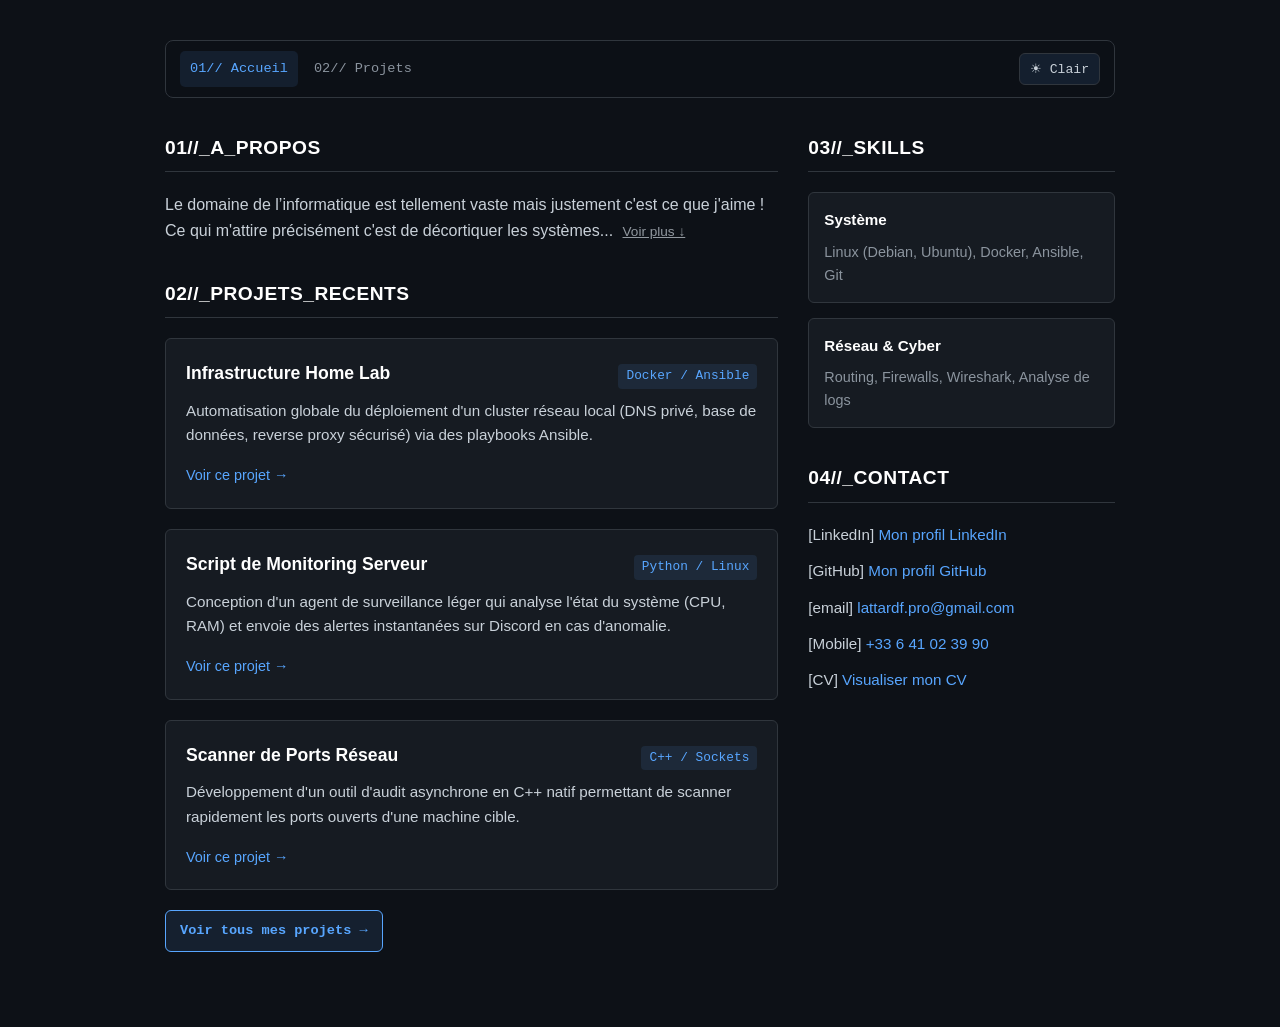
==== commit 3dd0522e: "supprimsion ascci portfolio" ====
--- a/index.html
+++ b/index.html
@@ -6,7 +6,16 @@
     <meta http-equiv="refresh" content="3;url=accueil.html">
     <title>Florian LATTARD | Portfolio</title>
     <link rel="stylesheet" href="style.css">
+    
+    <script>
+    const savedTheme = localStorage.getItem("portfolio-theme");
+
+    if (savedTheme === "light") {
+        document.documentElement.classList.add("light-theme");
+    }
+    </script>
 </head>
+
 <body class="splash-body">
 
     <div class="splash-container">
@@ -16,7 +25,7 @@
 
     <script>
         setTimeout(function() {
-            window.location.href = "accueil.html";
+            window.location.href = "portfolio.html";
         }, 1000);
     </script>
 </body>
--- a/style.css
+++ b/style.css
@@ -417,4 +417,26 @@
     .splash-welcome {
         font-size: 1rem;
     }
+}
+
+
+.collapse-inline {
+    display: none;
+}
+.collapse-inline.expanded {
+    display: inline;
+}
+
+.collapse-block {
+    max-height: 0;
+    overflow: hidden;
+    transition: max-height 0.4s ease-out; /* Durée de fermeture : 400ms */
+}
+.collapse-block.expanded {
+    max-height: 1200px;
+    transition: max-height 0.6s ease-in;
+}
+
+#toggle-about-btn:hover {
+    opacity: 1;
 }
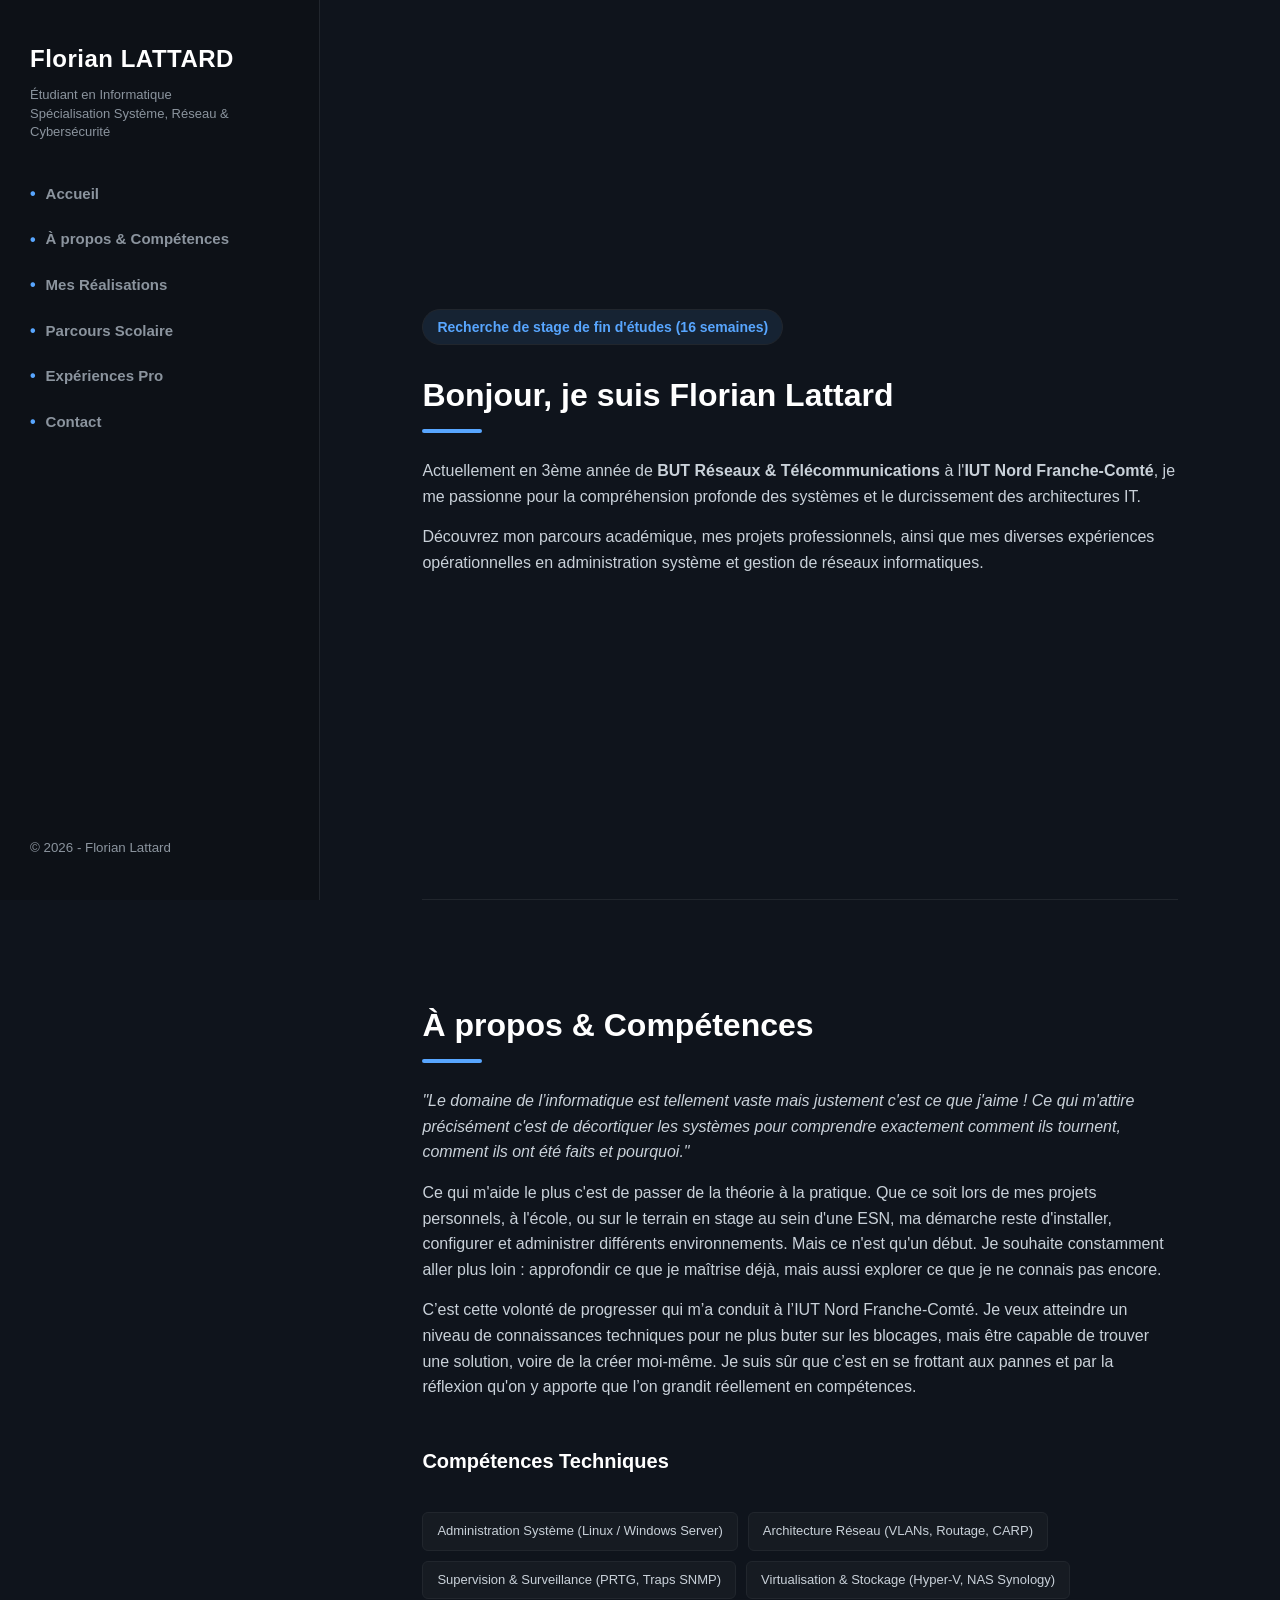
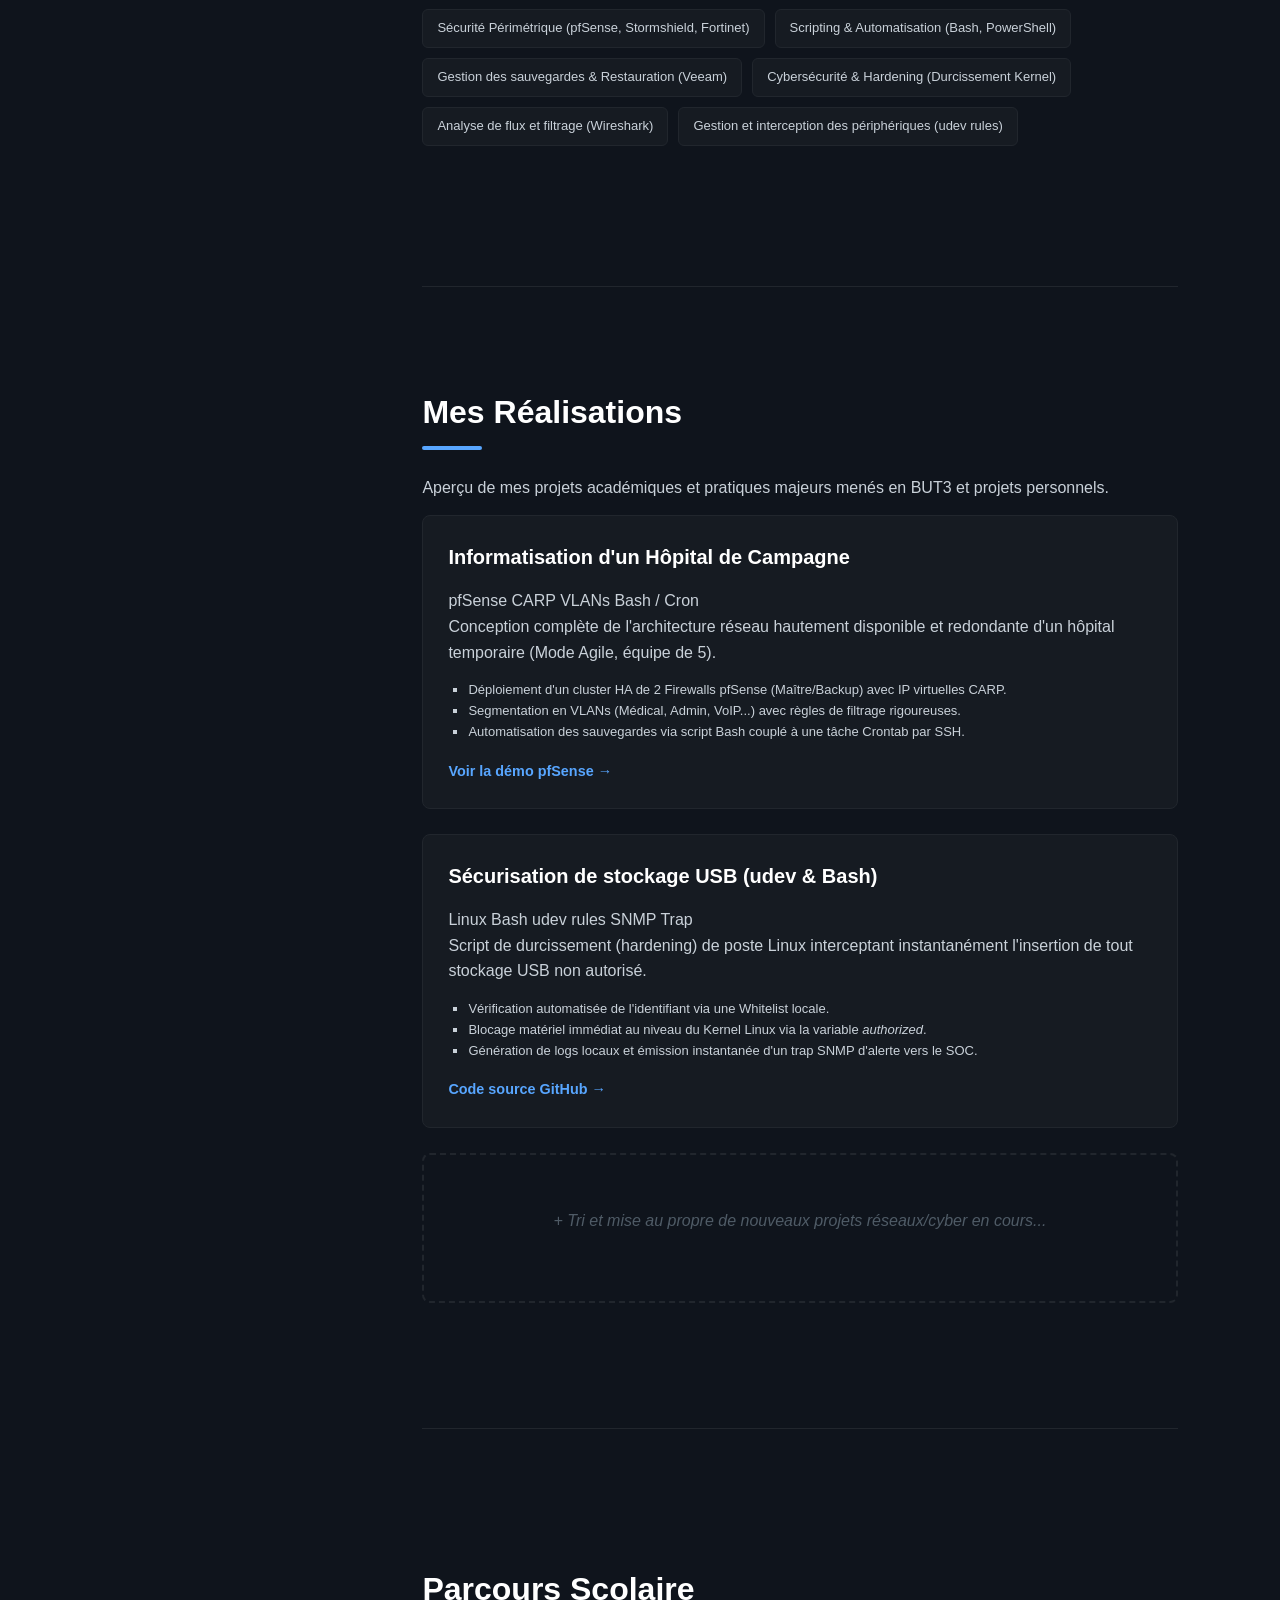
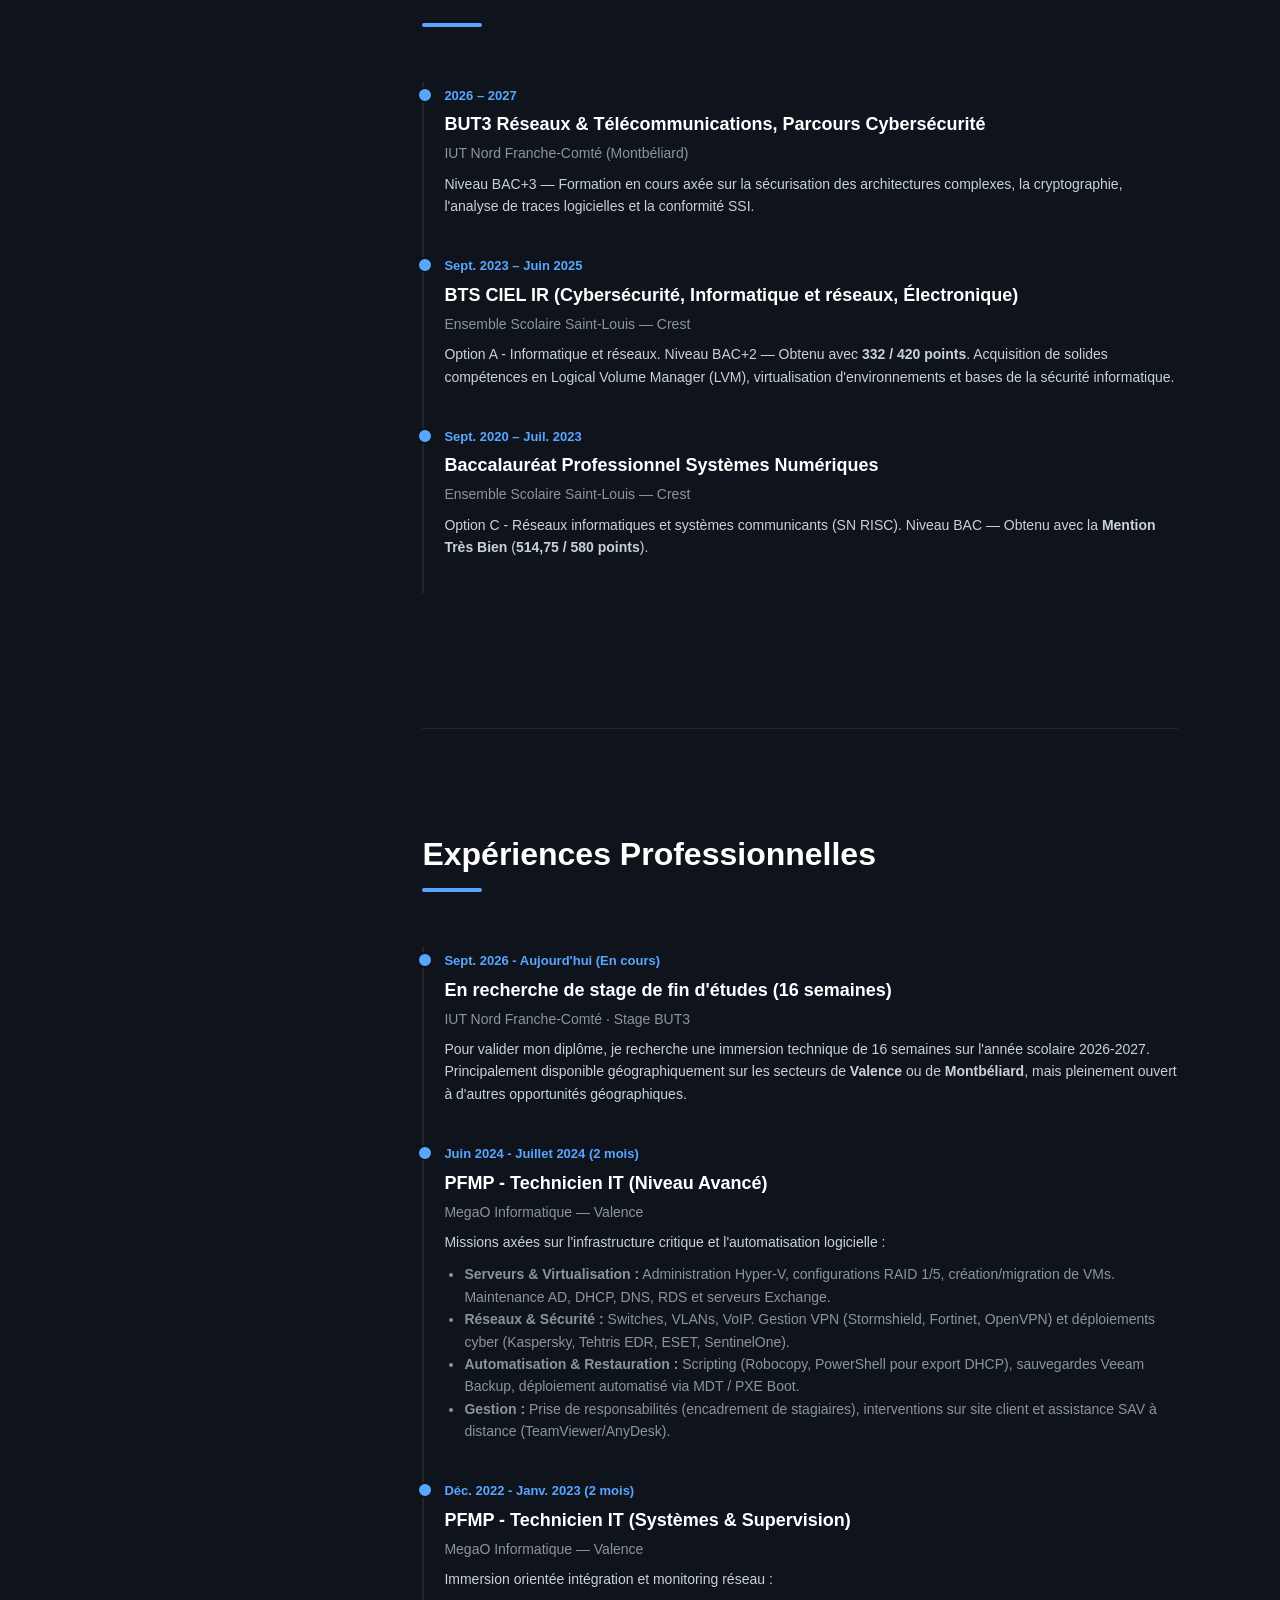
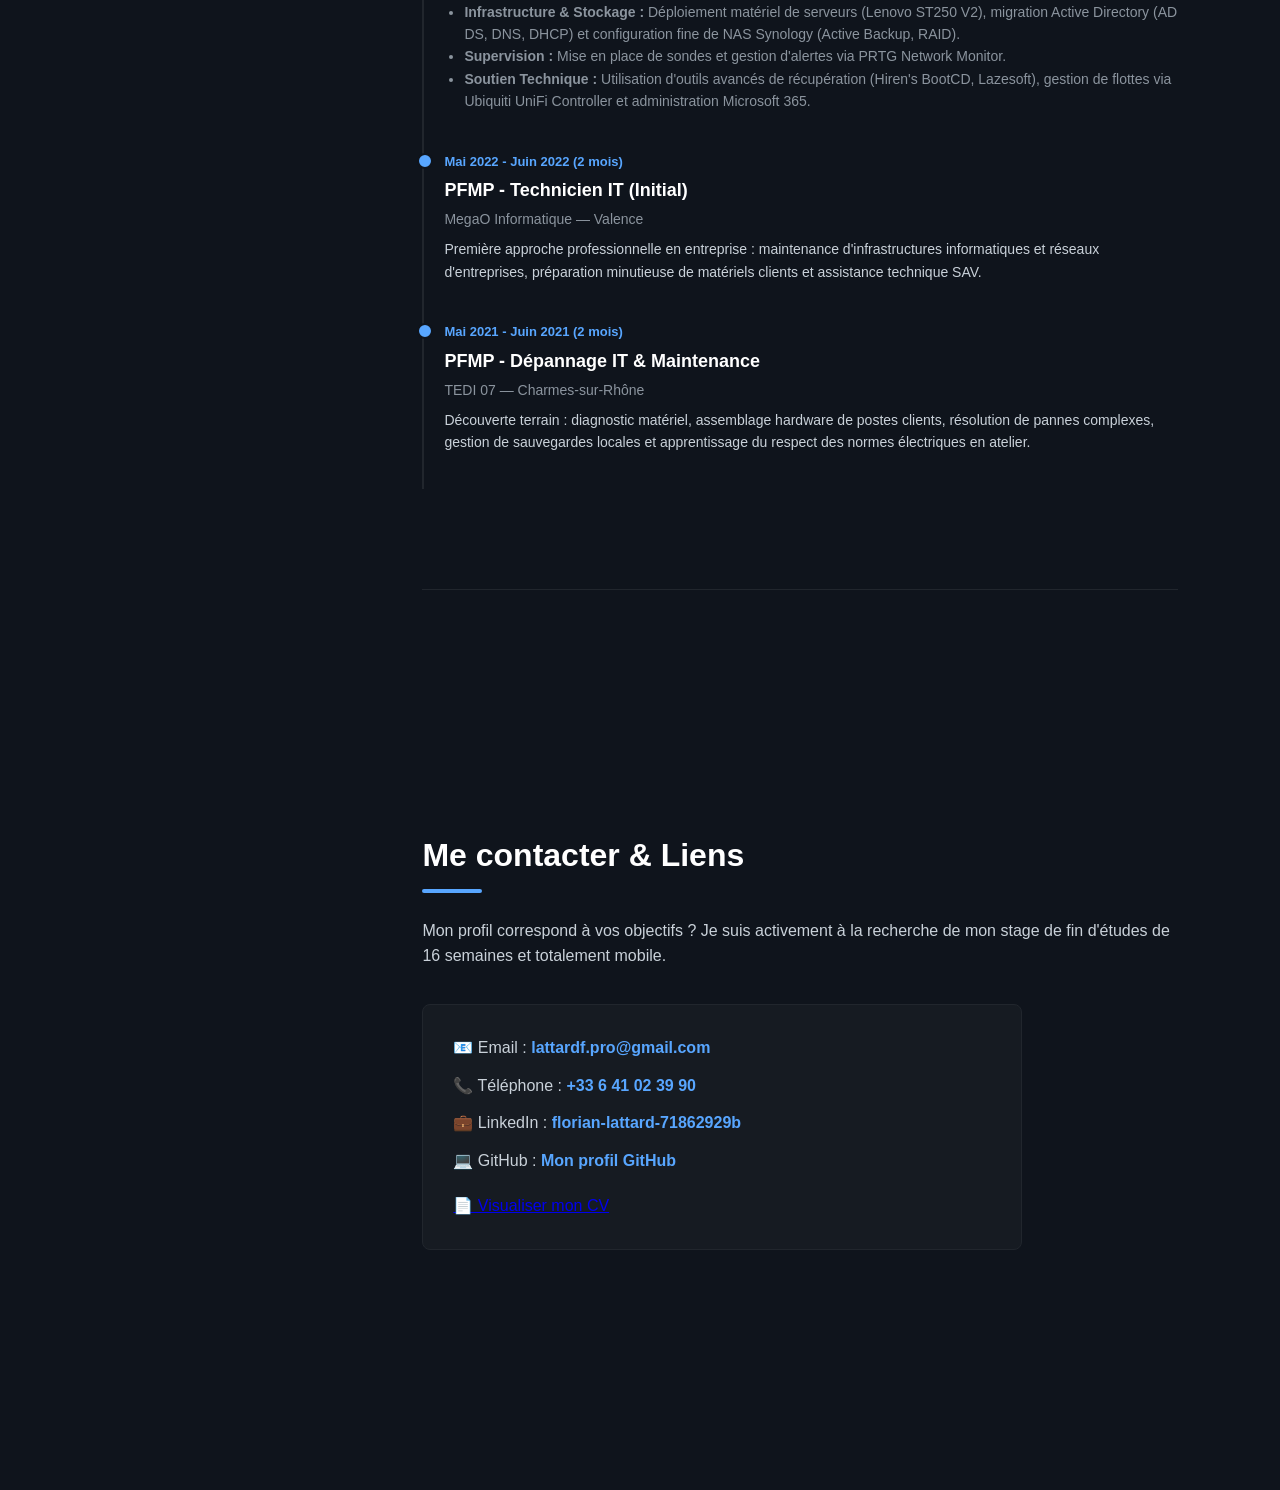
==== commit a8cf8650: "changement radical de la page portfolio" ====
--- a/index.html
+++ b/index.html
@@ -4,16 +4,9 @@
     <meta charset="UTF-8">
     <meta name="viewport" content="width=device-width, initial-scale=1.0">
     <meta http-equiv="refresh" content="3;url=accueil.html">
-    <title>Florian LATTARD | Portfolio</title>
+    <title>Hello World!</title>
     <link rel="stylesheet" href="style.css">
-    
-    <script>
-    const savedTheme = localStorage.getItem("portfolio-theme");
 
-    if (savedTheme === "light") {
-        document.documentElement.classList.add("light-theme");
-    }
-    </script>
 </head>
 
 <body class="splash-body">
--- a/style.css
+++ b/style.css
@@ -2,13 +2,12 @@
    1. VARIABLES & THÈMES (Variables globales pour les modes sombre et clair)
    ========================================================================== */
 :root {
-    --bg-color: #0d1117;       /* Gris foncé doux (style GitHub) */
+    --bg-color: #0f141c;       /* Fond sombre neutre tech */
     --card-bg: #161b22;        /* Fond des cartes légèrement plus clair */
-    --border-color: #30363d;   /* Bordures discrètes */
+    --border-color: #21262d;   /* Bordures discrètes */
     --text-main: #c9d1d9;      /* Blanc cassé reposant */
     --text-muted: #8b949e;     /* Gris pour les textes secondaires */
-    --accent-blue: #58a6ff;     /* Bleu doux pour les liens et titres */
-    --accent-green: #3fb950;    /* Vert discret pour les badges */
+    --accent-blue: #58a6ff;    /* Bleu standard tech uniforme pour liens/titres */
     --font-sans: -apple-system, BlinkMacSystemFont, "Segoe UI", Helvetica, Arial, sans-serif;
     --font-mono: "SFMono-Regular", Consolas, "Liberation Mono", Menlo, monospace;
     --header-text: #ffffff;
@@ -23,7 +22,6 @@
     --text-main: #24292f;
     --text-muted: #57606a;
     --accent-blue: #0969da;
-    --accent-green: #1a7f37;
     --header-text: #1f2328;
     --nav-bg: rgba(246, 248, 250, 0.92);
     --button-bg: rgba(9, 105, 218, 0.08);
@@ -47,60 +45,90 @@
     background-color: var(--bg-color);
     color: var(--text-main);
     font-family: var(--font-sans);
-    padding: 40px 20px;
     line-height: 1.6;
     transition: background-color 0.25s ease, color 0.25s ease;
+    display: flex;
+    min-height: 100vh;
 }
 
 .container {
-    max-width: 950px;
+    width: 100%;
+    max-width: 1400px;
     margin: 0 auto;
 }
 
 /* ==========================================================================
-   3. NAVIGATION (Barre de menu et sélecteur de thème)
-   ========================================================================== */
-.navbar {
-    position: sticky;
-    top: 15px;
-    z-index: 1000;
+   3. NAVIGATION (Barre latérale fixe à gauche)
+   ========================================================================== */
+aside {
+    position: fixed;
+    left: 0;
+    top: 0;
+    bottom: 0;
+    width: 320px;
+    background-color: #0d1117;
+    color: #f0f6fc;
+    padding: 40px 30px;
+    display: flex;
+    flex-direction: column;
+    justify-content: space-between;
+    border-right: 1px solid var(--border-color);
+    z-index: 100;
+}
+
+html.light-theme aside {
+    background-color: #f6f8fa;
+    color: #24292f;
+}
+
+.profile h1 {
+    font-size: 24px;
+    margin-bottom: 8px;
+    letter-spacing: 0.5px;
+    color: var(--header-text);
+}
+
+.profile .subtitle {
+    font-size: 13px;
+    color: var(--text-muted);
+    line-height: 1.4;
+    margin-bottom: 40px;
+    font-weight: 500;
+}
+
+.profile .subtitle span {
+    color: var(--accent-blue);
+    font-weight: 600;
+}
+
+nav ul {
+    list-style: none;
+}
+
+nav ul li {
+    margin-bottom: 20px;
+}
+
+nav ul li a {
+    text-decoration: none;
+    color: var(--text-muted);
+    font-size: 15px;
+    font-weight: 600;
+    transition: color 0.2s, padding-left 0.2s;
     display: flex;
     align-items: center;
-    justify-content: space-between;
-    gap: 20px;
-    margin-bottom: 35px;
-    padding: 10px 14px;
-    background: var(--nav-bg);
-    border: 1px solid var(--border-color);
-    border-radius: 8px;
-    backdrop-filter: blur(12px);
-}
-
-.nav-links {
-    display: flex;
-    align-items: center;
-    gap: 6px;
-    flex-wrap: wrap;
-}
-
-.nav-links a {
-    color: var(--text-muted);
-    text-decoration: none;
-    font-family: var(--font-mono);
-    font-size: 0.85rem;
-    padding: 7px 10px;
-    border-radius: 5px;
-    transition: color 0.2s, background 0.2s;
-}
-
-.nav-links a:hover {
-    border-color: var(--accent-blue);
-    color: var(--accent-blue);
-}
-
-.nav-links a.active {
-    color: var(--accent-blue);
-    background: var(--button-bg);
+}
+
+nav ul li a::before {
+    content: '•';
+    margin-right: 10px;
+    color: var(--accent-blue);
+    font-size: 16px;
+}
+
+nav ul li a:hover {
+    color: var(--header-text);
+    padding-left: 5px;
 }
 
 .theme-toggle {
@@ -108,11 +136,14 @@
     background: var(--button-bg);
     color: var(--text-main);
     border-radius: 6px;
-    padding: 7px 10px;
+    padding: 10px 14px;
     cursor: pointer;
     font-family: var(--font-mono);
-    font-size: 0.82rem;
+    font-size: 0.85rem;
+    font-weight: 600;
     white-space: nowrap;
+    margin-top: 20px;
+    transition: border-color 0.2s, color 0.2s;
 }
 
 .theme-toggle:hover {
@@ -121,107 +152,154 @@
 }
 
 /* ==========================================================================
-   4. STRUCTURE DE LA PAGE (En-tête, sections, grilles)
-   ========================================================================== */
-header {
-    padding-bottom: 30px;
+   4. STRUCTURE DU PORTFOLIO (Contenu principal défilant à droite)
+   ========================================================================== */
+main {
+    margin-left: 320px;
+    width: calc(100% - 320px);
+    padding: 0 8%;
+}
+
+section {
+    min-height: 100vh;
+    padding: 100px 0;
     border-bottom: 1px solid var(--border-color);
-    margin-bottom: 40px;
-}
-
-h1 {
-    font-size: 1.8rem;
-    color: var(--header-text);
-    margin-bottom: 5px;
-}
-
-.subtitle {
+    display: flex;
+    flex-direction: column;
+    justify-content: center;
+}
+
+section:last-child {
+    border-bottom: none;
+}
+
+h2 {
+    font-size: 32px;
+    margin-bottom: 25px;
+    color: var(--header-text);
+    position: relative;
+}
+
+h2::after {
+    content: '';
+    display: block;
+    width: 60px;
+    height: 4px;
+    background-color: var(--accent-blue);
+    margin-top: 8px;
+    border-radius: 2px;
+}
+
+h3 {
+    font-size: 20px;
+    color: var(--header-text);
+    margin-bottom: 15px;
+}
+
+p {
+    font-size: 16px;
+    line-height: 1.6;
+    color: var(--text-main);
+    max-width: 850px;
+    margin-bottom: 15px;
+}
+
+.badge-stage {
+    display: inline-block;
+    background-color: rgba(88, 166, 255, 0.1);
+    color: var(--accent-blue);
+    border: 1px solid var(--border-color);
+    padding: 6px 14px;
+    border-radius: 20px;
+    font-size: 14px;
+    font-weight: 600;
+    margin-bottom: 25px;
+    align-self: flex-start;
+}
+
+/* Grilles et Blocs de compétences */
+.skills-container {
+    display: flex;
+    flex-wrap: wrap;
+    gap: 10px;
+    margin: 20px 0 40px 0;
+}
+
+.skill-badge {
+    background-color: var(--card-bg);
+    color: var(--text-main);
+    padding: 8px 14px;
+    border-radius: 6px;
+    font-size: 13px;
+    font-weight: 500;
+    border: 1px solid var(--border-color);
+}
+
+/* Frise Chronologique (Parcours & Expériences) */
+.timeline {
+    margin-top: 30px;
+    border-left: 2px solid var(--border-color);
+    padding-left: 20px;
+}
+
+.timeline-item {
+    position: relative;
+    margin-bottom: 35px;
+}
+
+.timeline-item::before {
+    content: '';
+    position: absolute;
+    left: -27px;
+    top: 5px;
+    width: 12px;
+    height: 12px;
+    border-radius: 50%;
+    background-color: var(--accent-blue);
+    border: 2px solid var(--bg-color);
+}
+
+.timeline-date {
+    font-size: 13px;
+    color: var(--accent-blue);
+    font-weight: 600;
+}
+
+.timeline-title {
+    font-size: 18px;
+    font-weight: 600;
+    color: var(--header-text);
+    margin: 3px 0;
+}
+
+.timeline-institution {
+    font-size: 14px;
     color: var(--text-muted);
-    font-size: 1rem;
-}
-
-.subtitle span {
-    color: var(--accent-blue);
     font-weight: 500;
-}
-
-section {
-    margin-bottom: 35px;
-}
-
-h2 {
-    font-size: 1.2rem;
-    color: var(--header-text);
-    margin-bottom: 20px;
-    padding-bottom: 8px;
-    border-bottom: 1px solid var(--border-color);
-    text-transform: uppercase;
-    letter-spacing: 0.5px;
-}
-
-.grid {
-    display: grid;
-    grid-template-columns: 2fr 1fr;
-    gap: 30px;
-}
-
-pre.ascii-art {
-    color: var(--accent-blue);
-    font-family: var(--font-mono);
-    font-size: 11px;
-    line-height: 1.2;
-    font-weight: bold;
-    overflow-x: auto;
-    margin-bottom: 25px;
-    background: rgba(88, 166, 255, 0.03);
-    padding: 15px;
-    border-radius: 6px;
-    border: 1px solid rgba(88, 166, 255, 0.1);
-}
-
-/* ==========================================================================
-   5. COMPOSANTS (Cartes de projets, badges, boutons)
-   ========================================================================== */
-.status-badge {
-    display: inline-flex;
-    align-items: center;
-    gap: 8px;
-    background-color: rgba(63, 185, 80, 0.1);
-    color: var(--accent-green);
-    padding: 4px 12px;
-    border-radius: 12px;
-    font-size: 0.85rem;
-    font-weight: 500;
-    margin-top: 15px;
-    border: 1px solid rgba(63, 185, 80, 0.2);
-}
-
-.status-dot {
-    width: 8px;
-    height: 8px;
-    background-color: var(--accent-green);
-    border-radius: 50%;
-}
-
+    margin-bottom: 8px;
+}
+
+/* Cartes de Projets */
 .project-card {
     background-color: var(--card-bg);
     border: 1px solid var(--border-color);
-    border-radius: 6px;
-    padding: 20px;
-    margin-bottom: 20px;
-    transition: transform 0.2s, border-color 0.2s;
+    border-radius: 8px;
+    padding: 25px;
+    margin-bottom: 25px;
+    transition: transform 0.2s, box-shadow 0.2s, border-color 0.2s;
 }
 
 .project-card:hover {
-    border-color: #444c56;
-    transform: translateY(-2px);
+    border-color: var(--accent-blue);
+    box-shadow: 0 4px 20px rgba(88, 166, 255, 0.1);
+    transform: translateY(-3px);
 }
 
 .project-header {
     display: flex;
     justify-content: space-between;
     align-items: baseline;
-    margin-bottom: 10px;
+    margin-bottom: 15px;
     flex-wrap: wrap;
     gap: 10px;
 }
@@ -236,15 +314,76 @@
     font-family: var(--font-mono);
     font-size: 0.8rem;
     color: var(--accent-blue);
-    background: rgba(88, 166, 255, 0.1);
-    padding: 2px 8px;
-    border-radius: 4px;
+    background: var(--button-bg);
+    padding: 4px 10px;
+    border-radius: 12px;
+    font-weight: 600;
 }
 
 .project-desc {
-    color: var(--text-main);
+    color: var(--text-muted);
     font-size: 0.95rem;
     margin-bottom: 15px;
+}
+
+.project-card ul {
+    list-style-type: square;
+    margin-left: 20px;
+    font-size: 13px;
+    color: var(--text-main);
+    margin-bottom: 15px;
+}
+
+.btn-link {
+    display: inline-flex;
+    align-items: center;
+    color: var(--accent-blue);
+    text-decoration: none;
+    font-size: 0.9rem;
+    font-weight: 600;
+}
+
+.btn-link:hover {
+    text-decoration: underline;
+}
+
+.project-card.placeholder {
+    border: 2px dashed var(--border-color);
+    background: transparent;
+    display: flex;
+    align-items: center;
+    justify-content: center;
+    text-align: center;
+    min-height: 150px;
+}
+
+/* Zone Contact & Boutons */
+.contact-box {
+    background-color: var(--card-bg);
+    border: 1px solid var(--border-color);
+    border-radius: 8px;
+    padding: 30px;
+    max-width: 600px;
+    margin-top: 20px;
+}
+
+.contact-list {
+    list-style: none;
+}
+
+.contact-list li {
+    margin-bottom: 12px;
+    font-size: 0.95rem;
+}
+
+.contact-link {
+    color: var(--accent-blue);
+    text-decoration: none;
+    font-weight: 600;
+}
+
+.contact-link:hover {
+    text-decoration: underline;
 }
 
 .btn {
@@ -252,191 +391,106 @@
     align-items: center;
     justify-content: center;
     gap: 8px;
-    color: var(--accent-blue);
-    background: var(--button-bg);
+    color: #ffffff;
+    background-color: var(--button-bg);
     border: 1px solid var(--accent-blue);
     border-radius: 6px;
-    padding: 9px 14px;
+    padding: 12px 24px;
     text-decoration: none;
-    font-family: var(--font-mono);
-    font-size: 0.85rem;
     font-weight: 600;
     cursor: pointer;
-    transition: transform 0.2s, background 0.2s;
+    margin-top: 20px;
+    transition: background-color 0.2s, transform 0.2s;
+}
+
+html.light-theme .btn {
+    color: var(--accent-blue);
 }
 
 .btn:hover {
+    background-color: rgba(88, 166, 255, 0.2);
     transform: translateY(-1px);
-    background: rgba(88, 166, 255, 0.16);
-}
-
-.btn-link {
-    display: inline-flex;
-    align-items: center;
-    color: var(--accent-blue);
-    text-decoration: none;
-    font-size: 0.9rem;
-    font-weight: 500;
-}
-
-.btn-link:hover {
-    text-decoration: underline;
-}
-
-.projects-actions {
-    display: flex;
-    justify-content: flex-start;
-    margin-top: 5px;
-}
-
-/* Bloc Compétences / Stack */
-.skill-group {
-    background-color: var(--card-bg);
-    border: 1px solid var(--border-color);
-    border-radius: 6px;
-    padding: 15px;
-    margin-bottom: 15px;
-}
-
-.skill-label {
-    color: var(--header-text);
-    font-weight: 600;
-    font-size: 0.95rem;
-    margin-bottom: 8px;
-}
-
-.skill-tags {
-    color: var(--text-muted);
-    font-size: 0.9rem;
-}
-
-/* Contacts */
-.contact-list {
-    list-style: none;
-}
-
-.contact-list li {
-    margin-bottom: 12px;
-    font-size: 0.95rem;
-}
-
-.contact-list a {
-    color: var(--accent-blue);
-    text-decoration: none;
-}
-
-.contact-list a:hover {
-    text-decoration: underline;
-}
-
-/* ==========================================================================
-   6. LOGIQUE DE NAVIGATION INTERNE (Système de ciblage d'onglets)
-   ========================================================================== */
-.all-projects-page {
-    display: none;
-}
-
-.all-projects-page:target {
-    display: block;
-}
-
-body:has(.all-projects-page:target) #home {
-    display: none;
-}
-
-/* ==========================================================================
-   7. RESPONSIVE DESIGN (Adaptation mobiles et tablettes)
-   ========================================================================== */
-@media (max-width: 768px) {
-    .grid {
-        grid-template-columns: 1fr;
-    }
-
-    .navbar {
-        align-items: flex-start;
-    }
-
-    .nav-links {
-        gap: 2px;
-    }
-
-    .nav-links a {
-        padding: 6px 7px;
-    }
-
-    .theme-toggle {
-        font-size: 0.75rem;
-    }
-}
-
-/* ==========================================================================
-   8. PAGE D'ACCUEIL DE BIENVENUE (Splash Screen index.html)
+}
+
+/* ==========================================================================
+   5. PAGES SPÉCIALES (Splash/Loader index.html & Écran d'erreur 404.html)
    ========================================================================== */
 .splash-body {
     display: flex;
     justify-content: center;
     align-items: center;
-    height: 100vh;
+    min-height: 100vh;
+    width: 100vw;
     margin: 0;
-    padding: 0;
+    padding: 20px;
     text-align: center;
     overflow: hidden;
 }
 
 .splash-container {
     font-family: var(--font-mono);
-    padding: 20px;
+    max-width: 600px;
 }
 
 .splash-hello {
     color: var(--accent-blue);
     font-size: 3rem;
-    margin-bottom: 10px;
+    margin-bottom: 15px;
     font-weight: bold;
 }
 
-.splash-welcome {
-    color: var(--text-main);
-    font-size: 1.2rem;
-}
-
-.splash-welcome span {
-    color: var(--accent-blue);
-    font-weight: bold;
-}
-
-/* Petit bonus optionnel : curseur qui clignote style terminal */
 .splash-hello::before {
     content: ">_ ";
 }
 
-@media (max-width: 768px) {
-    .splash-hello {
-        font-size: 2.2rem;
-    }
-    .splash-welcome {
-        font-size: 1rem;
-    }
-}
-
-
-.collapse-inline {
-    display: none;
-}
-.collapse-inline.expanded {
-    display: inline;
-}
-
-.collapse-block {
-    max-height: 0;
-    overflow: hidden;
-    transition: max-height 0.4s ease-out; /* Durée de fermeture : 400ms */
-}
-.collapse-block.expanded {
-    max-height: 1200px;
-    transition: max-height 0.6s ease-in;
-}
-
-#toggle-about-btn:hover {
-    opacity: 1;
+.splash-welcome {
+    color: var(--text-main);
+    font-size: 1.2rem;
+    line-height: 1.5;
+}
+
+.splash-welcome span {
+    color: var(--accent-blue);
+    font-weight: bold;
+}
+
+/* ==========================================================================
+   6. RESPONSIVE DESIGN (Adaptation mobiles et tablettes)
+   ========================================================================== */
+
+   @media (max-width: 950px) {
+body {
+flex-direction: column;
+}
+aside {
+position: relative;
+width: 100%;
+height: auto;
+border-right: none;
+border-bottom: 1px solid var(--border-color);
+padding: 30px 20px;
+}
+.profile .subtitle {
+margin-bottom: 25px;
+}
+main {
+margin-left: 0;
+width: 100%;
+padding: 0 20px;
+}
+section {
+min-height: auto;
+padding: 60px 0;
+}
+.project-header {
+flex-direction: column;
+align-items: flex-start;
+gap: 5px;
+}
+.splash-hello {
+font-size: 2.2rem;
+}
+.splash-welcome {
+font-size: 1rem;
+}
 }
